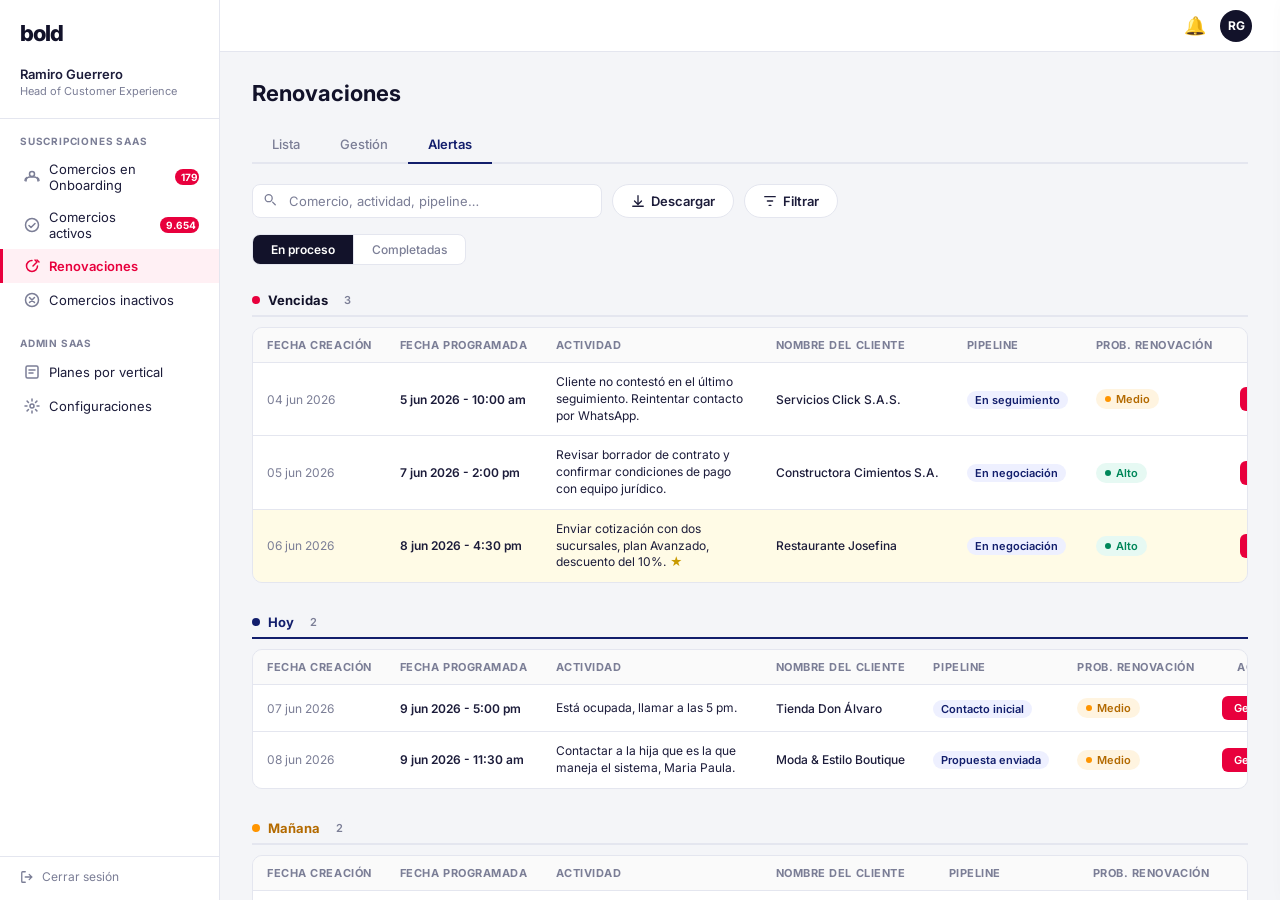
==== alertas.html @ 18aa1489 "renewals-vr5.0 Alertas de gestión. Separación archivos." ====
<!DOCTYPE html>
<html lang="es">
<head>
  <meta charset="UTF-8" />
  <meta name="viewport" content="width=device-width, initial-scale=1.0" />
  <title>Bold · Backoffice — Alertas</title>
  <link rel="preconnect" href="https://fonts.googleapis.com" />
  <link href="https://fonts.googleapis.com/css2?family=Inter:wght@400;500;600;700&display=swap" rel="stylesheet" />
  <link rel="stylesheet" href="shared.css" />
</head>
<body>

<aside>
  <div class="logo">bold</div>
  <div class="user-block">
    <div class="name">Ramiro Guerrero</div>
    <div class="role">Head of Customer Experience</div>
  </div>
  <nav>
    <div class="nav-section">
      <div class="nav-section-label">Suscripciones SaaS</div>
      <a class="nav-item" onclick="navigate(this)"><span class="nav-icon"><svg viewBox="0 0 16 16"><path d="M2 12c0-2.2 1.8-4 4-4h4c2.2 0 4 1.8 4 4"/><circle cx="8" cy="5" r="2.5"/><path d="M13 8.5c1.1.5 2 1.5 2 3"/><path d="M3 8.5C1.9 9 1 10 1 11.5"/></svg></span>Comercios en Onboarding<span class="badge">179</span></a>
      <a class="nav-item" onclick="navigate(this)"><span class="nav-icon"><svg viewBox="0 0 16 16"><circle cx="8" cy="8" r="6.5"/><path d="M5 8.5l2 2 4-4"/></svg></span>Comercios activos<span class="badge">9.654</span></a>
      <a class="nav-item active"><span class="nav-icon"><svg viewBox="0 0 16 16"><path d="M13.5 8A5.5 5.5 0 1 1 8 2.5"/><path d="M11 2l2 2-4 4"/><path d="M13 2l2 2"/></svg></span>Renovaciones</a>
      <a class="nav-item" onclick="navigate(this)"><span class="nav-icon"><svg viewBox="0 0 16 16"><circle cx="8" cy="8" r="6.5"/><path d="M5.5 5.5l5 5M10.5 5.5l-5 5"/></svg></span>Comercios inactivos</a>
    </div>
    <div class="nav-section">
      <div class="nav-section-label">Admin SaaS</div>
      <a class="nav-item" onclick="navigate(this)"><span class="nav-icon"><svg viewBox="0 0 16 16"><rect x="2" y="2" width="12" height="12" rx="1.5"/><path d="M5 6h6M5 9h4"/></svg></span>Planes por vertical</a>
      <a class="nav-item" onclick="navigate(this)"><span class="nav-icon"><svg viewBox="0 0 16 16"><circle cx="8" cy="8" r="2"/><path d="M8 1v2M8 13v2M1 8h2M13 8h2M3.1 3.1l1.4 1.4M11.5 11.5l1.4 1.4M3.1 12.9l1.4-1.4M11.5 4.5l1.4-1.4"/></svg></span>Configuraciones</a>
    </div>
  </nav>
  <div class="nav-logout"><a><svg style="width:14px;height:14px;stroke:currentColor;fill:none;stroke-width:1.5;stroke-linecap:round;flex-shrink:0" viewBox="0 0 16 16"><path d="M6 2H3a1 1 0 0 0-1 1v10a1 1 0 0 0 1 1h3M10.5 11l3-3-3-3M13.5 8H6"/></svg> Cerrar sesión</a></div>
</aside>

<main>
  <header>
    <span class="topbar-icon">🔔</span>
    <div class="avatar">RG</div>
  </header>

  <div class="page" id="page-empty" style="display:none;align-items:center;justify-content:center;">
    <div style="text-align:center;color:var(--gray-text);max-width:340px;">
      <svg style="width:48px;height:48px;stroke:currentColor;fill:none;stroke-width:1.2;opacity:0.35;margin-bottom:16px" viewBox="0 0 48 48"><rect x="8" y="8" width="32" height="32" rx="4"/><path d="M16 24h16M16 32h10"/><path d="M20 8v8M28 8v8"/></svg>
      <div style="font-size:15px;font-weight:600;color:var(--text);margin-bottom:6px">Esta pantalla aún está en proceso de diseño</div>
      <div style="font-size:13px;line-height:1.6">El equipo está trabajando en ella. Pronto estará disponible.</div>
    </div>
  </div>

  <div class="page" id="page-alertas">
    <div class="page-title">Renovaciones</div>

    <div class="tabs">
      <a class="tab" href="index.html">Lista</a>
      <a class="tab" href="gestion.html">Gestión</a>
      <a class="tab active" href="alertas.html">Alertas</a>
    </div>

    <!-- Toolbar -->
    <div class="toolbar">
      <div class="search-wrap">
        <span class="search-icon"><svg viewBox="0 0 16 16" fill="none" stroke="currentColor" stroke-width="1.5" stroke-linecap="round" stroke-linejoin="round" style="width:14px;height:14px"><circle cx="6.5" cy="6.5" r="4"/><path d="M11 11l3 3"/></svg></span>
        <input type="text" placeholder="Comercio, actividad, pipeline…" oninput="filterAlertas(this.value)" />
      </div>
      <button class="btn btn-outline" onclick="openDownloadModal()">
        <svg viewBox="0 0 16 16" fill="none" stroke="currentColor" stroke-width="1.5" stroke-linecap="round" stroke-linejoin="round" style="width:14px;height:14px"><path d="M8 2v9M4 8l4 4 4-4M2 14h12"/></svg> Descargar
      </button>
      <button class="btn btn-outline" onclick="openDrawer()">
        <svg viewBox="0 0 16 16" fill="none" stroke="currentColor" stroke-width="1.5" stroke-linecap="round" stroke-linejoin="round" style="width:14px;height:14px"><path d="M2 3h12M5 8h6M7 13h2"/></svg> Filtrar
      </button>
    </div>

    <!-- Sub-tabs En proceso / Completadas -->
    <div class="status-segment" style="margin-bottom:20px">
      <button class="seg-btn active" onclick="setAlertaTab('proceso', this)">En proceso</button>
      <button class="seg-btn"        onclick="setAlertaTab('completadas', this)">Completadas</button>
    </div>

    <!-- En proceso -->
    <div id="subtab-proceso">
      <div id="section-vencidas"></div>
      <div id="section-hoy"></div>
      <div id="section-manana"></div>
      <div id="section-siguientes"></div>
    </div>

    <!-- Completadas -->
    <div id="subtab-completadas" style="display:none">
      <div id="section-completadas"></div>
      <!-- Paginación completadas -->
      <div class="pagination" id="completadas-pagination" style="display:none;border-top:none;padding-top:8px"></div>
    </div>

  </div>
</main>

<!-- Filter Drawer -->
<div class="drawer-backdrop" id="backdrop" onclick="handleBackdropClick()"></div>
<div class="drawer" id="drawer">
  <div class="drawer-header"><span class="drawer-title">Filtrar</span><button class="drawer-close" onclick="closeDrawer()">✕</button></div>
  <div class="drawer-body">
    <div class="filter-group"><label>Probabilidad de renovación</label><div class="select-wrap"><select><option value="">Seleccione</option><option>Alto</option><option>Medio</option><option>Bajo</option></select></div></div>
    <div class="filter-group"><label>Pipeline</label><div class="select-wrap"><select><option value="">Seleccione</option><option>Contacto inicial</option><option>En seguimiento</option><option>Propuesta enviada</option><option>En negociación</option><option>Decisión pendiente</option><option>En cierre</option></select></div></div>
    <div class="filter-group"><label>Fecha programada — Desde</label><input type="date" /></div>
    <div class="filter-group"><label>Fecha programada — Hasta</label><input type="date" /></div>
  </div>
  <div class="drawer-footer"><button class="btn-ghost">Limpiar filtros</button><button class="btn btn-primary" onclick="closeDrawer()">Filtrar</button></div>
</div>

<!-- Comment Drawer -->
<div class="comment-drawer" id="comment-drawer">
  <div class="comment-drawer-header">
    <div class="comment-drawer-title"><span id="comment-drawer-name">Comentarios</span><button class="drawer-close" onclick="closeComments()">✕</button></div>
    <div class="prob-select-row" style="padding-top:4px">
      <label class="importante-label" id="importante-label">
        <input type="checkbox" id="comment-importante" onchange="toggleImportante(this)" />
        <span class="importante-check"><svg viewBox="0 0 12 12" fill="none" stroke="#fff" stroke-width="2" stroke-linecap="round" stroke-linejoin="round"><path d="M2 6l3 3 5-5"/></svg></span>
        Importante
      </label>
      <div class="prob-select-right" style="flex-direction:column;align-items:flex-end;gap:4px">
        <span class="select-label" style="margin:0">Probabilidad de Renovación</span>
        <div style="display:flex;align-items:center;gap:6px">
          <button id="prob-inline-btn" onclick="openProbModal()" style="border:none;cursor:pointer;padding:5px 12px;border-radius:20px;font-family:inherit;font-size:12px;font-weight:600;transition:opacity 0.15s" onmouseenter="this.style.opacity='.8'" onmouseleave="this.style.opacity='1'"></button>
          <button class="prob-history-btn has-tip" data-tip="Historial de probabilidad" onclick="openProbHistory()"><svg viewBox="0 0 16 16" fill="none" stroke="currentColor" stroke-width="1.5" stroke-linecap="round"><path d="M2 8a6 6 0 1 0 6-6V4"/><path d="M8 2L6 4l2 2"/><path d="M8 6v3l2 1"/></svg></button>
        </div>
      </div>
    </div>
    <div style="display:flex;flex-direction:column;gap:0;margin-top:10px;padding-top:10px;border-top:1px solid var(--gray-line)">
      <div style="display:flex;align-items:center;gap:6px">
        <span style="font-size:11px;font-weight:600;color:var(--gray-text);white-space:nowrap">Estado de renovación:</span>
        <button id="estado-inline-btn" onclick="openEstadoModal()" style="border:none;background:none;cursor:pointer;padding:0;font-family:inherit;font-size:12px;font-weight:700"></button>
        <button class="prob-history-btn has-tip" data-tip="Historial de estado" onclick="openEstadoHistory()"><svg viewBox="0 0 16 16" fill="none" stroke="currentColor" stroke-width="1.5" stroke-linecap="round"><path d="M2 8a6 6 0 1 0 6-6V4"/><path d="M8 2L6 4l2 2"/><path d="M8 6v3l2 1"/></svg></button>
      </div>
    </div>
  </div>
  <div class="comment-list" id="comment-list"></div>
  <div class="comment-add">
    <textarea id="comment-input" placeholder="Escribe un comentario…"></textarea>
    <label style="display:flex;align-items:center;gap:6px;font-size:12px;font-weight:600;color:var(--text);cursor:pointer;margin-top:2px">
      <input type="checkbox" id="add-alerta-check" onchange="toggleAlertaRow(this)" style="accent-color:var(--blue)" />
      Añadir alerta
    </label>
    <div id="alerta-fields-row" style="display:none;gap:10px;align-items:flex-end;flex-wrap:wrap">
      <div style="display:flex;flex-direction:column;gap:4px">
        <label style="font-size:10px;font-weight:600;color:var(--gray-text)">Fecha</label>
        <input type="date" id="alerta-fecha" min="2026-06-09" style="padding:7px 10px;border:1px solid var(--gray-line);border-radius:8px;font-size:12px;font-family:inherit;color:var(--text);outline:none;cursor:pointer" />
      </div>
      <div style="display:flex;flex-direction:column;gap:4px">
        <label style="font-size:10px;font-weight:600;color:var(--gray-text)">Hora</label>
        <select id="alerta-hora" style="padding:7px 10px;border:1px solid var(--gray-line);border-radius:8px;font-size:12px;font-family:inherit;color:var(--text);background:var(--white);outline:none;cursor:pointer">
          <option>8:00 am</option><option>8:30 am</option><option>9:00 am</option><option>9:30 am</option>
          <option>10:00 am</option><option>10:30 am</option><option>11:00 am</option><option>11:30 am</option>
          <option>12:00 pm</option><option>12:30 pm</option><option>1:00 pm</option><option>1:30 pm</option>
          <option>2:00 pm</option><option>2:30 pm</option><option>3:00 pm</option><option>3:30 pm</option>
          <option>4:00 pm</option><option>4:30 pm</option><option>5:00 pm</option><option>5:30 pm</option>
          <option>6:00 pm</option><option>6:30 pm</option><option>7:00 pm</option><option>7:30 pm</option>
        </select>
      </div>
    </div>
    <div class="comment-add-footer">
      <button class="btn btn-outline" style="padding:6px 14px;font-size:12px" onclick="closeComments()">Cancelar</button>
      <button class="btn btn-primary" style="padding:6px 14px;font-size:12px" onclick="addComment()">Agregar</button>
    </div>
  </div>
</div>

<!-- Download Modal -->
<div class="center-modal-backdrop" id="download-modal" onclick="closeDownloadModal(event)">
  <div class="center-modal" style="max-width:400px">
    <div class="center-modal-header"><span class="center-modal-title">Descargar alertas</span><button class="drawer-close" onclick="closeDownloadModal()">✕</button></div>
    <div class="center-modal-body" style="gap:14px">
      <p style="font-size:13px;color:var(--gray-text);margin:0">Selecciona el rango de fechas programadas que deseas exportar.</p>
      <div style="display:grid;grid-template-columns:1fr 1fr;gap:12px">
        <div style="display:flex;flex-direction:column;gap:6px"><label style="font-size:11px;font-weight:600;color:var(--gray-text)">Fecha desde</label><input type="date" id="download-desde" style="padding:9px 12px;border:1px solid var(--gray-line);border-radius:8px;font-size:13px;font-family:inherit;color:var(--text);outline:none;cursor:pointer" /></div>
        <div style="display:flex;flex-direction:column;gap:6px"><label style="font-size:11px;font-weight:600;color:var(--gray-text)">Fecha hasta</label><input type="date" id="download-hasta" style="padding:9px 12px;border:1px solid var(--gray-line);border-radius:8px;font-size:13px;font-family:inherit;color:var(--text);outline:none;cursor:pointer" /></div>
      </div>
      <p id="download-error" style="font-size:12px;color:var(--red);display:none;margin:0">Por favor selecciona ambas fechas para continuar.</p>
    </div>
    <div style="display:flex;justify-content:flex-end;gap:8px;padding:12px 20px;border-top:1px solid var(--gray-line)">
      <button class="btn btn-outline" style="padding:7px 16px;font-size:12px" onclick="closeDownloadModal()">Cancelar</button>
      <button class="btn btn-primary" style="padding:7px 16px;font-size:12px;display:flex;align-items:center;gap:6px" onclick="confirmDownload()"><svg viewBox="0 0 16 16" fill="none" stroke="currentColor" stroke-width="1.5" stroke-linecap="round" stroke-linejoin="round" style="width:13px;height:13px"><path d="M8 2v9M4 8l4 4 4-4M2 14h12"/></svg> Descargar</button>
    </div>
  </div>
</div>

<!-- Gestionar Modal -->
<div class="center-modal-backdrop" id="gestionar-modal" onclick="closeGestionarModal(event)">
  <div class="center-modal" style="width:520px;max-width:95vw">
    <div class="center-modal-header">
      <span class="center-modal-title" id="gestionar-title">Gestionar alerta</span>
      <button class="drawer-close" onclick="closeGestionarModal()">✕</button>
    </div>
    <div class="center-modal-body" style="gap:16px">

      <!-- Resumen del cliente -->
      <div class="gestionar-client-card">
        <div style="display:flex;align-items:center;justify-content:space-between;gap:8px">
          <span class="gestionar-client-name" id="g-nombre">—</span>
          <span id="g-prob-dot"></span>
        </div>
        <div style="display:grid;grid-template-columns:1fr 1fr;gap:8px;margin-top:4px">
          <div style="display:flex;flex-direction:column;gap:2px">
            <span style="font-size:10px;font-weight:600;color:var(--gray-text)">VALOR A PAGAR</span>
            <span style="font-size:13px;font-weight:600;color:var(--text)" id="g-valor">—</span>
          </div>
          <div style="display:flex;flex-direction:column;gap:2px">
            <span style="font-size:10px;font-weight:600;color:var(--gray-text)">ÚLTIMA TRANSACCIÓN</span>
            <span style="font-size:13px;color:var(--text)" id="g-ultima">—</span>
          </div>
          <div style="display:flex;flex-direction:column;gap:2px">
            <span style="font-size:10px;font-weight:600;color:var(--gray-text)">PIPELINE</span>
            <span style="font-size:13px;color:var(--text)" id="g-pipeline">—</span>
          </div>
          <div style="display:flex;flex-direction:column;gap:2px">
            <span style="font-size:10px;font-weight:600;color:var(--gray-text)">CLASIFICACIÓN</span>
            <span id="g-clasif">—</span>
          </div>
        </div>
        <div style="margin-top:4px">
          <span style="font-size:10px;font-weight:600;color:var(--gray-text)">PLAN </span>
          <span style="font-size:12px;color:var(--blue)" id="g-plan">—</span>
        </div>
      </div>

      <!-- Datos de la alerta -->
      <div style="background:var(--white);border:1px solid var(--gray-line);border-radius:10px;padding:14px 16px;display:flex;flex-direction:column;gap:10px">
        <div style="font-size:12px;font-weight:700;color:var(--blue);margin-bottom:2px">Actividad programada</div>
        <div style="font-size:13px;color:var(--text);line-height:1.5" id="g-actividad">—</div>
        <div style="display:grid;grid-template-columns:1fr 1fr;gap:8px">
          <div style="display:flex;flex-direction:column;gap:2px">
            <span style="font-size:10px;font-weight:600;color:var(--gray-text)">FECHA CREACIÓN</span>
            <span style="font-size:12px;color:var(--text)" id="g-fecha-creacion">—</span>
          </div>
          <div style="display:flex;flex-direction:column;gap:2px">
            <span style="font-size:10px;font-weight:600;color:var(--gray-text)">FECHA PROGRAMADA</span>
            <span style="font-size:12px;color:var(--text);font-weight:600" id="g-fecha-alerta">—</span>
          </div>
        </div>
      </div>

      <!-- Resultado -->
      <div style="display:flex;flex-direction:column;gap:8px">
        <span style="font-size:11px;font-weight:600;color:var(--gray-text)">RESULTADO</span>
        <div style="display:flex;gap:8px">
          <button class="gestionar-result-btn realizado" id="g-btn-realizado" onclick="selectResultado('realizado', this)">✓ Realizado</button>
          <button class="gestionar-result-btn cancelado" id="g-btn-cancelado" onclick="selectResultado('cancelado', this)">✕ Cancelado</button>
        </div>
      </div>

      <!-- Comentario -->
      <div style="display:flex;flex-direction:column;gap:6px">
        <span style="font-size:11px;font-weight:600;color:var(--gray-text)">COMENTARIO <span style="color:var(--red)">*</span></span>
        <textarea id="gestionar-comment" placeholder="Describe qué ocurrió en esta gestión…" style="width:100%;min-height:80px;resize:vertical;border:1px solid var(--gray-line);border-radius:8px;padding:10px 12px;font-family:inherit;font-size:13px;color:var(--text);outline:none"></textarea>
        <span id="gestionar-error" style="font-size:11px;color:var(--red);display:none">Por favor completa el resultado y el comentario.</span>
      </div>

    </div>
    <div style="display:flex;justify-content:space-between;align-items:center;gap:8px;padding:12px 20px;border-top:1px solid var(--gray-line)">
      <button class="btn btn-outline" style="padding:7px 16px;font-size:12px;display:flex;align-items:center;gap:6px" onclick="openDetail(activeAlertaClienteId)">
        <svg viewBox="0 0 16 16" fill="none" stroke="currentColor" stroke-width="1.5" stroke-linecap="round" stroke-linejoin="round" style="width:13px;height:13px"><path d="M8 3h6M8 8h6M8 13h6M2 3h2M2 8h2M2 13h2"/></svg>
        Ver ficha del comercio
      </button>
      <div style="display:flex;gap:8px">
        <button class="btn btn-outline" style="padding:7px 16px;font-size:12px" onclick="closeGestionarModal()">Cancelar</button>
        <button class="btn btn-primary" style="padding:7px 16px;font-size:12px" onclick="confirmGestionar()">Confirmar</button>
      </div>
    </div>
  </div>
</div>

<!-- Prob Modal -->
<div class="center-modal-backdrop" id="prob-modal" onclick="closeProbModal(event)">
  <div class="center-modal" style="max-width:420px">
    <div class="center-modal-header"><span class="center-modal-title">Cambiar probabilidad de renovación</span><button class="drawer-close" onclick="closeProbModal()">✕</button></div>
    <div class="center-modal-body" style="gap:16px">
      <div style="display:flex;gap:8px">
        <button class="prob-opt-btn alto"  id="popt-alto"  onclick="selectProbOpt('Alto',this)">● Alto</button>
        <button class="prob-opt-btn medio" id="popt-medio" onclick="selectProbOpt('Medio',this)">● Medio</button>
        <button class="prob-opt-btn bajo"  id="popt-bajo"  onclick="selectProbOpt('Bajo',this)">● Bajo</button>
      </div>
      <textarea id="prob-comment-input" placeholder="Agrega un comentario sobre este cambio de probabilidad…" style="width:100%;min-height:80px;resize:vertical;border:1px solid var(--gray-line);border-radius:8px;padding:10px 12px;font-family:inherit;font-size:13px;color:var(--text);outline:none"></textarea>
    </div>
    <div style="display:flex;justify-content:flex-end;gap:8px;padding:12px 20px;border-top:1px solid var(--gray-line)">
      <button class="btn btn-outline" style="padding:7px 16px;font-size:12px" onclick="closeProbModal()">Cancelar</button>
      <button class="btn btn-primary" style="padding:7px 16px;font-size:12px" onclick="confirmProb()">Confirmar</button>
    </div>
  </div>
</div>

<!-- Prob History Modal -->
<div class="center-modal-backdrop" id="prob-history-modal" onclick="closeProbHistory(event)">
  <div class="center-modal"><div class="center-modal-header"><span class="center-modal-title">Historial de probabilidad</span><button class="drawer-close" onclick="closeProbHistory()">✕</button></div><div class="center-modal-body" id="prob-history-body"></div></div>
</div>

<!-- Estado Modal -->
<div class="center-modal-backdrop" id="estado-modal" onclick="closeEstadoModal(event)">
  <div class="center-modal" style="max-width:420px">
    <div class="center-modal-header"><span class="center-modal-title">Cambiar estado de renovación</span><button class="drawer-close" onclick="closeEstadoModal()">✕</button></div>
    <div class="center-modal-body" style="gap:16px">
      <div style="display:flex;gap:8px">
        <button class="estado-opt-btn active" id="opt-proceso" onclick="selectEstadoOpt('proceso',this)">En proceso</button>
        <button class="estado-opt-btn ganado"  id="opt-ganado"  onclick="selectEstadoOpt('ganado',this)">Ganado</button>
        <button class="estado-opt-btn perdido" id="opt-perdido" onclick="selectEstadoOpt('perdido',this)">Perdido</button>
      </div>
      <div id="pipeline-row" style="display:none;flex-direction:column;gap:6px"><label style="font-size:11px;font-weight:600;color:var(--gray-text)">Pipeline</label><div class="select-wrap"><select id="pipeline-select" style="width:100%;padding:9px 12px;border:1px solid var(--gray-line);border-radius:8px;font-size:13px;font-family:inherit;color:var(--text);background:var(--white);appearance:none;outline:none;cursor:pointer"><option value="">Selecciona una etapa…</option><option>Contacto inicial</option><option>En seguimiento</option><option>Propuesta enviada</option><option>En negociación</option><option>Decisión pendiente</option><option>En cierre</option></select></div></div>
      <div id="motivo-row" style="display:none;flex-direction:column;gap:6px"><label style="font-size:11px;font-weight:600;color:var(--gray-text)">Motivo de pérdida</label><div class="select-wrap"><select id="motivo-select" style="width:100%;padding:9px 12px;border:1px solid var(--gray-line);border-radius:8px;font-size:13px;font-family:inherit;color:var(--text);background:var(--white);appearance:none;outline:none;cursor:pointer"><option value="">Selecciona un motivo…</option><option>Ilocalizable</option><option>Cambio de proveedor</option><option>Precio alto</option><option>Funcionalidad faltante</option><option>Cerré el negocio</option><option>Otro</option></select></div></div>
      <textarea id="estado-comment-input" placeholder="Agrega un comentario sobre este cambio de estado…" style="width:100%;min-height:80px;resize:vertical;border:1px solid var(--gray-line);border-radius:8px;padding:10px 12px;font-family:inherit;font-size:13px;color:var(--text);outline:none"></textarea>
    </div>
    <div style="display:flex;justify-content:flex-end;gap:8px;padding:12px 20px;border-top:1px solid var(--gray-line)">
      <button class="btn btn-outline" style="padding:7px 16px;font-size:12px" onclick="closeEstadoModal()">Cancelar</button>
      <button class="btn btn-primary" style="padding:7px 16px;font-size:12px" onclick="confirmEstado()">Confirmar</button>
    </div>
  </div>
</div>

<!-- Estado History Modal -->
<div class="center-modal-backdrop" id="estado-history-modal" onclick="closeEstadoHistory(event)">
  <div class="center-modal"><div class="center-modal-header"><span class="center-modal-title">Historial de estado</span><button class="drawer-close" onclick="closeEstadoHistory()">✕</button></div><div class="center-modal-body" id="estado-history-body"></div></div>
</div>

<script src="shared.js"></script>
<script>
  /* ── DATOS DE ALERTAS ── */
  const ALERTS = [
    { id:'A001', fechaCreacion:'04 jun 2026', horaCreacion:'3:15 pm',  fechaAlerta:'2026-06-05', hora:'10:00 am', clienteId:'390', prob:'Medio', pipeline:'En seguimiento',    actividad:'Cliente no contestó en el último seguimiento. Reintentar contacto por WhatsApp.',       estado:'pendiente' },
    { id:'A002', fechaCreacion:'05 jun 2026', horaCreacion:'9:30 am',  fechaAlerta:'2026-06-07', hora:'2:00 pm',  clienteId:'659', prob:'Alto',  pipeline:'En negociación',    actividad:'Revisar borrador de contrato y confirmar condiciones de pago con equipo jurídico.',     estado:'pendiente' },
    { id:'A003', fechaCreacion:'06 jun 2026', horaCreacion:'11:00 am', fechaAlerta:'2026-06-08', hora:'4:30 pm',  clienteId:'345', prob:'Alto',  pipeline:'En negociación',    actividad:'Enviar cotización con dos sucursales, plan Avanzado, descuento del 10%.',                estado:'pendiente' },
    { id:'A004', fechaCreacion:'07 jun 2026', horaCreacion:'8:45 am',  fechaAlerta:'2026-06-09', hora:'5:00 pm',  clienteId:'512', prob:'Medio', pipeline:'Contacto inicial',  actividad:'Está ocupada, llamar a las 5 pm.',                                                         estado:'pendiente' },
    { id:'A005', fechaCreacion:'08 jun 2026', horaCreacion:'2:00 pm',  fechaAlerta:'2026-06-09', hora:'11:30 am', clienteId:'477', prob:'Medio', pipeline:'Propuesta enviada', actividad:'Contactar a la hija que es la que maneja el sistema, Maria Paula.',                     estado:'pendiente' },
    { id:'A006', fechaCreacion:'06 jun 2026', horaCreacion:'10:20 am', fechaAlerta:'2026-06-10', hora:'9:00 am',  clienteId:'774', prob:'Alto',  pipeline:'Propuesta enviada', actividad:'Seguimiento post-propuesta. Confirmar recepción del documento y resolver dudas.',        estado:'pendiente' },
    { id:'A007', fechaCreacion:'08 jun 2026', horaCreacion:'4:00 pm',  fechaAlerta:'2026-06-10', hora:'3:30 pm',  clienteId:'741', prob:'Medio', pipeline:'En negociación',    actividad:'Llamar para resolver dudas sobre facturación electrónica y módulo de reportes.',         estado:'pendiente' },
    { id:'A008', fechaCreacion:'07 jun 2026', horaCreacion:'9:00 am',  fechaAlerta:'2026-06-11', hora:'10:00 am', clienteId:'965', prob:'Alto',  pipeline:'En cierre',         actividad:'Llamada de seguimiento para resolver dudas sobre el plan Premium. Confirmar fecha firma.',estado:'pendiente' },
    { id:'A009', fechaCreacion:'08 jun 2026', horaCreacion:'3:30 pm',  fechaAlerta:'2026-06-12', hora:'2:00 pm',  clienteId:'544', prob:'Alto',  pipeline:'Propuesta enviada', actividad:'Enviar comparativo de planes por correo con simulación de ahorro anual.',                estado:'pendiente' },
    { id:'A010', fechaCreacion:'09 jun 2026', horaCreacion:'8:00 am',  fechaAlerta:'2026-06-15', hora:'9:30 am',  clienteId:'165', prob:'Alto',  pipeline:'Decisión pendiente',actividad:'Agendar visita presencial para demo del sistema con el rector y equipo financiero.',    estado:'pendiente' },
    { id:'A011', fechaCreacion:'09 jun 2026', horaCreacion:'10:00 am', fechaAlerta:'2026-06-17', hora:'4:00 pm',  clienteId:'618', prob:'Medio', pipeline:'En negociación',    actividad:'Enviar propuesta de descuento por pronto pago aprobada por gerencia.',                   estado:'pendiente' },
    /* Completadas */
    { id:'A012', fechaCreacion:'01 jun 2026', horaCreacion:'9:00 am',  fechaAlerta:'2026-06-03', hora:'11:00 am', clienteId:'133', prob:'Alto',  pipeline:'En cierre',        actividad:'Confirmar renovación y enviar link de pago.',                                           estado:'realizado', comentarioFinal:'Cliente confirmó renovación. Envié el link de pago y pagó de inmediato.', fechaGestion:'03 jun 2026' },
    { id:'A013', fechaCreacion:'02 jun 2026', horaCreacion:'2:15 pm',  fechaAlerta:'2026-06-04', hora:'3:00 pm',  clienteId:'856', prob:'Bajo',  pipeline:'Contacto inicial', actividad:'Tercer intento de contacto telefónico.',                                                estado:'cancelado', comentarioFinal:'Número no existe. Cliente totalmente ilocalizable. Escalar para cierre.', fechaGestion:'04 jun 2026' },
    { id:'A014', fechaCreacion:'03 jun 2026', horaCreacion:'11:30 am', fechaAlerta:'2026-06-05', hora:'5:00 pm',  clienteId:'497', prob:'Alto',  pipeline:'En cierre',        actividad:'Llamada de confirmación antes del vencimiento.',                                        estado:'realizado', comentarioFinal:'Renovación confirmada telefónicamente. Pasó a ganado.', fechaGestion:'05 jun 2026' },
    { id:'A015', fechaCreacion:'04 jun 2026', horaCreacion:'3:45 pm',  fechaAlerta:'2026-06-06', hora:'10:30 am', clienteId:'309', prob:'Bajo',  pipeline:'En seguimiento',   actividad:'Última llamada antes de marcar como perdido.',                                          estado:'cancelado', comentarioFinal:'No respondió. Marcado como perdido por precio alto.', fechaGestion:'06 jun 2026' },
  ];

  const TODAY    = '2026-06-09';
  const TOMORROW = '2026-06-10';
  const PAGE_SIZE_COMPLETADAS = 10;

  let currentAlertaTab  = 'proceso';
  let activeAlertaId    = null;
  let activeAlertaClienteId = null;
  let selectedResultado = null;
  let searchQuery       = '';
  let completadasPage   = 1;

  function fmtDate(iso) {
    const [y,m,d] = iso.split('-');
    const meses = ['ene','feb','mar','abr','may','jun','jul','ago','sep','oct','nov','dic'];
    return `${parseInt(d)} ${meses[parseInt(m)-1]} ${y}`;
  }
  function fmtDateTime(iso, hora) { return `${fmtDate(iso)} - ${hora}`; }

  function getAlertSection(a) {
    if (a.fechaAlerta < TODAY)     return 'vencida';
    if (a.fechaAlerta === TODAY)   return 'hoy';
    if (a.fechaAlerta === TOMORROW) return 'manana';
    return 'siguiente';
  }

  const COMMENT_ICON_SVG = `<svg viewBox="0 0 16 16" fill="none" stroke="currentColor" stroke-width="1.5" stroke-linecap="round" stroke-linejoin="round" style="width:15px;height:15px"><path d="M14 10.5c0 .8-.7 1.5-1.5 1.5H4l-2.5 2.5V3.5C1.5 2.7 2.2 2 3 2h9.5c.8 0 1.5.7 1.5 1.5v7z"/></svg>`;

  function alertTableRows(list, completadas) {
    if (!list.length) {
      const cols = completadas ? 9 : 8;
      return `<tr><td colspan="${cols}" style="text-align:center;color:var(--gray-text);padding:20px">Sin alertas en esta sección.</td></tr>`;
    }
    return list.map(a => {
      const r = ROWS.find(x => x.id === a.clienteId) || {};
      const isImportante = !!r.importante;
      const rowBg  = isImportante ? 'background:#FFFBE6;' : '';
      const rowStyle = `style="${rowBg}${completadas ? 'cursor:pointer;' : 'cursor:default;'}"`;
      const probMap = { 'Alto':'chip-high','Medio':'chip-mid','Bajo':'chip-low' };
      const commentCount = r.comentarios ? r.comentarios.length : 0;
      const commentBtn = `<button class="card-comment-btn" onclick="event.stopPropagation();openComments('${a.clienteId}')" title="Comentarios" style="margin:0 auto;display:flex;align-items:center;gap:3px">
        ${COMMENT_ICON_SVG}${commentCount ? `<span style="font-size:10px;color:var(--blue);font-weight:600">${commentCount}</span>` : ''}
      </button>`;

      const rowClick = completadas ? `onclick="openDetail('${a.clienteId}')"` : '';
      const importanteStar = isImportante ? `<span style="color:#C89A00;margin-left:4px" title="Renovación marcada como importante">★</span>` : '';

      return `<tr ${rowStyle} ${rowClick}>
        <td class="muted">${a.fechaCreacion}</td>
        <td style="font-weight:600;color:var(--text);white-space:nowrap">${fmtDateTime(a.fechaAlerta, a.hora)}</td>
        <td class="alert-actividad">${a.actividad}${importanteStar}</td>
        <td style="font-weight:500">${r.nombre || '—'}</td>
        <td>${a.pipeline ? `<span style="font-size:11px;font-weight:600;color:var(--blue);background:#EEF0FF;border-radius:20px;padding:2px 8px;white-space:nowrap">${a.pipeline}</span>` : '<span class="muted">—</span>'}</td>
        ${!completadas ? `<td><span class="chip ${probMap[a.prob]}">${a.prob}</span></td>` : ''}
        ${completadas
          ? `<td><span class="result-tag ${a.estado}">${a.estado === 'realizado' ? '✓ Realizado' : '✕ Cancelado'}</span></td>
             <td style="font-size:12px;color:var(--gray-text);max-width:200px;white-space:normal;line-height:1.4">${a.comentarioFinal || '—'}</td>`
          : `<td style="text-align:center">
               <button class="btn btn-primary" style="padding:5px 12px;font-size:11px;border-radius:6px" onclick="openGestionar('${a.id}')">Gestionar</button>
             </td>`
        }
        <td style="text-align:center">${commentBtn}</td>
      </tr>`;
    }).join('');
  }

  function renderSection(containerId, label, dotClass, list, completadas) {
    const el = document.getElementById(containerId);
    if (!el) return;
    if (!completadas && !list.length) { el.innerHTML = ''; return; }

    /* Paginación solo en completadas */
    let pageList = list;
    let paginationHtml = '';
    if (completadas) {
      const total = list.length;
      const totalPages = Math.max(1, Math.ceil(total / PAGE_SIZE_COMPLETADAS));
      completadasPage = Math.min(completadasPage, totalPages);
      const start = (completadasPage - 1) * PAGE_SIZE_COMPLETADAS;
      pageList = list.slice(start, start + PAGE_SIZE_COMPLETADAS);
      const btns = Array.from({length: totalPages}, (_, i) => i + 1).map(p =>
        `<button class="page-btn ${p === completadasPage ? 'active' : ''}" onclick="goCompletadasPage(${p})">${p}</button>`
      ).join('');
      paginationHtml = `<div class="pagination" style="border-top:none;padding-top:8px">
        <button class="page-btn" ${completadasPage === 1 ? 'disabled' : ''} onclick="goCompletadasPage(${completadasPage - 1})">‹</button>
        ${btns}
        <button class="page-btn" ${completadasPage === totalPages ? 'disabled' : ''} onclick="goCompletadasPage(${completadasPage + 1})">›</button>
      </div>`;
    }

    const minWidth = completadas ? 1100 : 900;
    el.innerHTML = `
      <div class="alert-section">
        <div class="alert-section-header ${dotClass}">
          <span class="alert-dot ${dotClass}"></span>
          <span class="alert-section-title">${label}</span>
          <span class="alert-section-count">${list.length}</span>
        </div>
        <div class="table-wrap">
          <table class="alert-table" style="min-width:${minWidth}px">
            <thead>
              <tr>
                <th>Fecha creación</th>
                <th>Fecha programada</th>
                <th style="min-width:220px">Actividad</th>
                <th>Nombre del cliente</th>
                <th>Pipeline</th>
                ${!completadas ? '<th>Prob. renovación</th>' : ''}
                ${completadas
                  ? '<th>Resultado</th><th style="min-width:180px">Comentario de gestión</th>'
                  : '<th style="text-align:center">Acción</th>'
                }
                <th style="text-align:center;width:50px">Com.</th>
              </tr>
            </thead>
            <tbody>${alertTableRows(pageList, completadas)}</tbody>
          </table>
        </div>
        ${paginationHtml}
      </div>`;
  }

  function goCompletadasPage(p) {
    completadasPage = p;
    renderAlertas();
  }

  function getVisibleAlerts() {
    const q = searchQuery.toLowerCase();
    return ALERTS.filter(a => {
      if (!q) return true;
      const r = ROWS.find(x => x.id === a.clienteId) || {};
      return (r.nombre || '').toLowerCase().includes(q) ||
             a.actividad.toLowerCase().includes(q) ||
             (a.pipeline || '').toLowerCase().includes(q);
    });
  }

  function renderAlertas() {
    const all = getVisibleAlerts();
    if (currentAlertaTab === 'proceso') {
      const pending = all.filter(a => a.estado === 'pendiente');
      renderSection('section-vencidas',   'Vencidas',   'vencida',   pending.filter(a => getAlertSection(a) === 'vencida'));
      renderSection('section-hoy',        'Hoy',        'hoy',       pending.filter(a => getAlertSection(a) === 'hoy'));
      renderSection('section-manana',     'Mañana',     'manana',    pending.filter(a => getAlertSection(a) === 'manana'));
      renderSection('section-siguientes', 'Siguientes', 'siguiente', pending.filter(a => getAlertSection(a) === 'siguiente'));
    } else {
      const done = all.filter(a => a.estado !== 'pendiente');
      renderSection('section-completadas', 'Completadas', 'siguiente', done, true);
    }
  }

  function setAlertaTab(tab, btn) {
    currentAlertaTab = tab;
    completadasPage  = 1;
    document.querySelectorAll('.status-segment .seg-btn').forEach(b => b.classList.remove('active'));
    btn.classList.add('active');
    document.getElementById('subtab-proceso').style.display     = tab === 'proceso'     ? '' : 'none';
    document.getElementById('subtab-completadas').style.display = tab === 'completadas' ? '' : 'none';
    renderAlertas();
  }

  function filterAlertas(q) { searchQuery = q; completadasPage = 1; renderAlertas(); }

  /* ── GESTIONAR MODAL ── */
  function openGestionar(alertaId) {
    const a = ALERTS.find(x => x.id === alertaId);
    if (!a) return;
    const r = ROWS.find(x => x.id === a.clienteId) || {};
    activeAlertaId        = alertaId;
    activeAlertaClienteId = a.clienteId;
    selectedResultado = a.estado !== 'pendiente' ? a.estado : null;

    document.getElementById('gestionar-title').textContent      = r.nombre || 'Gestionar alerta';
    document.getElementById('g-nombre').textContent             = r.nombre || '—';
    document.getElementById('g-valor').textContent              = r.valor  || '—';
    document.getElementById('g-ultima').textContent             = r.diasUltima ? `hace ${r.diasUltima} día${r.diasUltima===1?'':'s'}` : '—';
    document.getElementById('g-pipeline').textContent           = a.pipeline || r.pipeline || '—';
    document.getElementById('g-plan').textContent               = r.plan || '—';
    document.getElementById('g-clasif').innerHTML               = r.clasif ? clasifChip(r.clasif) : '—';
    const pMap = { 'Alto':'chip-high','Medio':'chip-mid','Bajo':'chip-low' };
    document.getElementById('g-prob-dot').innerHTML             = `<span class="chip ${pMap[a.prob]}">${a.prob}</span>`;
    document.getElementById('g-actividad').textContent          = a.actividad;
    document.getElementById('g-fecha-creacion').textContent     = `${a.fechaCreacion} - ${a.horaCreacion}`;
    document.getElementById('g-fecha-alerta').textContent       = fmtDateTime(a.fechaAlerta, a.hora);
    document.getElementById('gestionar-comment').value          = a.comentarioFinal || '';
    document.getElementById('gestionar-error').style.display    = 'none';

    document.querySelectorAll('.gestionar-result-btn').forEach(b => b.classList.remove('active'));
    if (selectedResultado) document.getElementById('g-btn-' + selectedResultado).classList.add('active');

    document.getElementById('gestionar-modal').classList.add('open');
  }

  function closeGestionarModal(e) {
    if (e && e.target !== document.getElementById('gestionar-modal')) return;
    document.getElementById('gestionar-modal').classList.remove('open');
  }

  function selectResultado(val, btn) {
    selectedResultado = val;
    document.querySelectorAll('.gestionar-result-btn').forEach(b => b.classList.remove('active'));
    btn.classList.add('active');
  }

  function confirmGestionar() {
    const comentario = document.getElementById('gestionar-comment').value.trim();
    const errEl = document.getElementById('gestionar-error');
    if (!selectedResultado || !comentario) { errEl.style.display = 'block'; return; }
    errEl.style.display = 'none';
    const a = ALERTS.find(x => x.id === activeAlertaId);
    if (!a) return;
    a.estado          = selectedResultado;
    a.comentarioFinal = comentario;
    a.fechaGestion    = '09 jun 2026';
    document.getElementById('gestionar-modal').classList.remove('open');
    renderAlertas();
  }

  /* ── BACKDROP ── */
  function handleBackdropClick() {
    if (document.getElementById('comment-drawer')?.classList.contains('open')) {
      closeComments();
    } else {
      closeDrawer();
    }
  }

  function navigate(el) {
    document.querySelectorAll('.nav-item').forEach(n => n.classList.remove('active'));
    el.classList.add('active');
    document.getElementById('page-alertas').style.display = 'none';
    document.getElementById('page-empty').style.display   = 'flex';
  }

  renderAlertas();
</script>
</body>
</html>
---- shared.css ----
*, *::before, *::after { box-sizing: border-box; margin: 0; padding: 0; }
@keyframes spin { to { transform: rotate(360deg); } }

:root {
  --red:       #E8003D;
  --red-light: #FFE5ED;
  --navy:      #12122A;
  --blue:      #121E6C;
  --gray-bg:   #F4F5F8;
  --gray-line: #E4E6EF;
  --gray-text: #7B7E96;
  --text:      #1C1C3A;
  --white:     #FFFFFF;
  --green:     #00C48C;
  --orange:    #FF9500;
  --sidebar-w: 220px;
}

body {
  font-family: 'Inter', sans-serif;
  font-size: 13px;
  background: var(--gray-bg);
  color: var(--text);
  display: flex;
  height: 100vh;
  overflow: hidden;
}

/* ── SIDEBAR ── */
aside {
  width: var(--sidebar-w);
  min-width: var(--sidebar-w);
  background: var(--white);
  border-right: 1px solid var(--gray-line);
  display: flex;
  flex-direction: column;
  padding: 20px 0 16px;
  overflow-y: auto;
}
.logo { padding: 0 20px 20px; font-size: 22px; font-weight: 800; color: var(--navy); letter-spacing: -1px; }
.user-block { padding: 0 20px 20px; border-bottom: 1px solid var(--gray-line); }
.user-block .name { font-weight: 600; font-size: 13px; color: var(--text); }
.user-block .role { font-size: 11px; color: var(--gray-text); margin-top: 2px; }
.nav-section { padding: 16px 0 4px; }
.nav-section-label { font-size: 10px; font-weight: 700; letter-spacing: 0.08em; color: var(--gray-text); text-transform: uppercase; padding: 0 20px 6px; }
.nav-item {
  display: flex; align-items: center; gap: 8px;
  padding: 8px 20px; cursor: pointer; color: var(--text);
  font-size: 13px; font-weight: 400; text-decoration: none;
  border-left: 3px solid transparent; transition: background 0.15s;
}
.nav-item:hover { background: var(--gray-bg); }
.nav-item.active { background: #FFF0F4; border-left-color: var(--red); color: var(--red); font-weight: 600; }
.nav-item.active .nav-icon { color: var(--red); }
.nav-icon { width: 18px; height: 18px; flex-shrink: 0; color: var(--gray-text); display: flex; align-items: center; justify-content: center; }
.nav-icon svg { width: 16px; height: 16px; stroke: currentColor; fill: none; stroke-width: 1.5; stroke-linecap: round; stroke-linejoin: round; }
.badge { margin-left: auto; background: var(--red); color: #fff; font-size: 10px; font-weight: 700; padding: 2px 6px; border-radius: 10px; min-width: 20px; text-align: center; }
.nav-logout { margin-top: auto; padding: 12px 20px 0; border-top: 1px solid var(--gray-line); }
.nav-logout a { display: flex; align-items: center; gap: 8px; font-size: 12px; color: var(--gray-text); text-decoration: none; cursor: pointer; }
.nav-logout a:hover { color: var(--red); }

/* ── MAIN ── */
main { flex: 1; display: flex; flex-direction: column; overflow: hidden; }

/* ── TOPBAR ── */
header { background: var(--white); border-bottom: 1px solid var(--gray-line); height: 52px; display: flex; align-items: center; justify-content: flex-end; padding: 0 28px; gap: 14px; flex-shrink: 0; }
.topbar-icon { font-size: 18px; color: var(--gray-text); cursor: pointer; }
.avatar { width: 32px; height: 32px; border-radius: 50%; background: var(--navy); color: #fff; font-size: 12px; font-weight: 700; display: flex; align-items: center; justify-content: center; cursor: pointer; }

/* ── PAGE ── */
.page { flex: 1; overflow-y: auto; padding: 28px 32px; }
.page-title { font-size: 22px; font-weight: 700; color: var(--navy); margin-bottom: 20px; }

/* ── TABS ── */
.tabs { display: flex; border-bottom: 2px solid var(--gray-line); margin-bottom: 20px; gap: 0; }
.tab { padding: 10px 20px; font-size: 13px; font-weight: 500; color: var(--gray-text); cursor: pointer; border-bottom: 2px solid transparent; margin-bottom: -2px; transition: color 0.15s; text-decoration: none; display: block; }
.tab:hover { color: var(--text); }
.tab.active { color: var(--blue); border-bottom-color: var(--blue); font-weight: 600; }

/* ── TOOLBAR ── */
.toolbar { display: flex; align-items: center; gap: 10px; margin-bottom: 16px; }
.search-wrap { position: relative; width: 350px; flex-shrink: 0; }
.search-wrap input { width: 100%; padding: 8px 12px 8px 36px; border: 1px solid var(--gray-line); border-radius: 8px; font-size: 13px; font-family: inherit; background: var(--white); color: var(--text); outline: none; transition: border-color 0.15s; }
.search-wrap input:focus { border-color: var(--blue); }
.search-wrap input::placeholder { color: var(--gray-text); }
.search-icon { position: absolute; left: 11px; top: 50%; transform: translateY(-50%); color: var(--gray-text); font-size: 15px; pointer-events: none; }

.btn { display: inline-flex; align-items: center; gap: 6px; padding: 8px 18px; border-radius: 50px; font-size: 13px; font-weight: 600; font-family: inherit; cursor: pointer; border: none; transition: opacity 0.15s; }
.btn:hover { opacity: 0.88; }
.btn-primary { background: var(--red); color: #fff; }
.btn-outline { background: var(--white); color: var(--text); border: 1px solid var(--gray-line); }
.btn-ghost { background: none; border: none; color: var(--red); font-size: 13px; font-weight: 600; font-family: inherit; cursor: pointer; padding: 8px 4px; }
.btn-ghost:hover { opacity: 0.75; }

.records-count { font-size: 12px; color: var(--gray-text); margin-bottom: 12px; }
.records-count span { font-weight: 600; color: var(--text); }

/* ── TABLE ── */
.table-wrap { background: var(--white); border-radius: 10px; border: 1px solid var(--gray-line); overflow-x: auto; }
table { width: 100%; border-collapse: collapse; min-width: 1100px; }
thead th { padding: 10px 14px; text-align: left; font-size: 11px; font-weight: 700; text-transform: uppercase; letter-spacing: 0.05em; color: var(--gray-text); border-bottom: 1px solid var(--gray-line); white-space: nowrap; background: #FAFAFA; }
tbody tr { border-bottom: 1px solid var(--gray-line); transition: background 0.12s; cursor: pointer; }
tbody tr:last-child { border-bottom: none; }
tbody tr:hover { background: var(--gray-bg); }
tbody td { padding: 11px 14px; font-size: 12px; color: var(--text); white-space: nowrap; font-weight: 400; }
td.muted { color: var(--gray-text); }
td.right { text-align: right; }

/* ── CHIPS ── */
.chip { display: inline-flex; align-items: center; padding: 3px 9px; border-radius: 20px; font-size: 11px; font-weight: 600; white-space: nowrap; }
.chip::before { content: ''; width: 6px; height: 6px; border-radius: 50%; margin-right: 5px; }
.chip-high { background: #E6F9F3; color: #00875A; }
.chip-high::before { background: #00875A; }
.chip-mid { background: #FFF4E0; color: #B36A00; }
.chip-mid::before { background: #FF9500; }
.chip-low { background: #FFEBEE; color: #C0002A; }
.chip-low::before { background: var(--red); }
.chip-grande { background: #EEF0FF; color: #3D54FB; }
.chip-grande::before { background: #3D54FB; }
.chip-mediano { background: #FFF4E0; color: #B36A00; }
.chip-mediano::before { background: #FF9500; }
.chip-pequeno { background: #F4F5F8; color: #7B7E96; }
.chip-pequeno::before { background: #7B7E96; }

/* ── TAB EMPTY ── */
.tab-empty { display: flex; flex-direction: column; align-items: center; justify-content: center; padding: 80px 0; color: var(--gray-text); }
.tab-empty .icon { font-size: 40px; margin-bottom: 12px; opacity: 0.4; }
.tab-empty p { font-size: 14px; }

/* ── GESTIÓN CARDS ── */
.gestion-toolbar { display: flex; align-items: center; gap: 10px; margin-bottom: 16px; flex-wrap: wrap; }
.gestion-toolbar .search-wrap { width: 350px; max-width: 350px; }

.month-nav { display: flex; align-items: center; border: 1.5px solid var(--navy); border-radius: 10px; background: var(--white); overflow: hidden; }
.month-nav button { background: none; border: none; cursor: pointer; padding: 8px 16px; font-size: 20px; font-weight: 700; color: var(--navy); line-height: 1; transition: background 0.12s; }
.month-nav button:hover { background: var(--gray-bg); }
.month-nav span { padding: 8px 16px; font-size: 15px; font-weight: 700; color: var(--navy); border-left: 1.5px solid var(--navy); border-right: 1.5px solid var(--navy); white-space: nowrap; letter-spacing: -0.02em; }

.status-segment { display: flex; align-items: center; border: 1px solid var(--gray-line); border-radius: 8px; overflow: hidden; background: var(--white); margin-bottom: 16px; width: fit-content; }
.seg-btn { padding: 7px 18px; font-size: 12px; font-weight: 500; font-family: inherit; background: none; border: none; cursor: pointer; color: var(--gray-text); border-right: 1px solid var(--gray-line); transition: background 0.12s, color 0.12s; white-space: nowrap; }
.seg-btn:last-child { border-right: none; }
.seg-btn:hover { background: var(--gray-bg); color: var(--text); }
.seg-btn.active { background: var(--navy); color: #fff; font-weight: 600; }
.seg-btn.active.ganado { background: #00875A; }
.seg-btn.active.perdido { background: var(--red); }

.cards-grid { --card-min: 160px; display: grid; grid-template-columns: repeat(auto-fill, minmax(var(--card-min, 160px), 1fr)); gap: 10px; }

.renov-card { background: var(--white); border: 1px solid var(--gray-line); border-radius: 8px; padding: 11px 12px; cursor: pointer; transition: box-shadow 0.15s, border-color 0.15s; display: flex; flex-direction: column; gap: 7px; position: relative; }
.renov-card:hover { border-color: #b3bcf5; box-shadow: 0 4px 16px rgba(61,84,251,0.08); }
.renov-card.ganado { border-left: 3px solid #00875A; }
.renov-card.perdido { border-left: 3px solid var(--red); }
.renov-card.importante { background: #FFFBE6; border-color: #F0C040; }
.renov-card.importante:hover { border-color: #D4A000; box-shadow: 0 4px 16px rgba(240,192,64,0.18); }
.renov-card.validado { background: #F0FBF6; border-color: #A8DFC4; }
.renov-card.validado:hover { border-color: #5EBA96; box-shadow: 0 4px 16px rgba(0,196,140,0.12); }

.importante-label { font-size: 12px; font-weight: 600; color: var(--text); cursor: pointer; display: flex; align-items: center; gap: 7px; user-select: none; }
.importante-label input[type=checkbox] { display: none; }
.importante-check { width: 18px; height: 18px; border-radius: 5px; border: 1.5px solid var(--gray-line); background: var(--white); flex-shrink: 0; display: flex; align-items: center; justify-content: center; transition: background 0.15s, border-color 0.15s; }
.importante-check svg { width: 11px; height: 11px; display: none; }
.importante-label input:checked ~ .importante-check { background: #F0C040; border-color: #C89A00; }
.importante-label input:checked ~ .importante-check svg { display: block; }
.importante-star { font-size: 14px; color: #C89A00; display: none; }
.renov-card.importante .importante-star { display: inline; }

.card-header { display: flex; align-items: center; gap: 6px; }
.card-day { font-size: 19px; font-weight: 700; color: var(--navy); line-height: 1; }
.card-cal-x { width: 16px; height: 16px; flex-shrink: 0; color: var(--gray-text); opacity: 0.55; }
.card-name { font-size: 11px; font-weight: 600; color: var(--text); line-height: 1.3; display: -webkit-box; -webkit-line-clamp: 2; -webkit-box-orient: vertical; overflow: hidden; }
.card-divider { height: 1px; background: var(--gray-line); }
.card-meta { display: flex; flex-direction: column; gap: 4px; }
.card-row { display: flex; align-items: center; gap: 5px; font-size: 11px; color: var(--gray-text); }
.card-row strong { color: var(--text); font-weight: 500; }
.card-icon { width: 13px; height: 13px; flex-shrink: 0; opacity: 0.45; cursor: default; }
.card-plan { font-size: 10px; color: var(--blue); background: #EEF0FF; padding: 2px 7px; border-radius: 20px; font-weight: 500; white-space: nowrap; overflow: hidden; text-overflow: ellipsis; display: block; }
.card-chips { display: flex; gap: 4px; flex-wrap: wrap; }
.card-footer { display: flex; align-items: center; justify-content: space-between; margin-top: 2px; }
.card-fecha-gestion { font-size: 10px; color: var(--gray-text); }
.card-comment-btn { background: none; border: none; cursor: pointer; padding: 2px; color: var(--gray-text); display: flex; align-items: center; border-radius: 4px; transition: color 0.12s, background 0.12s; }
.card-comment-btn:hover { color: var(--blue); background: #EEF0FF; }
.card-comment-btn svg { width: 16px; height: 16px; }
.card-prob { display: inline-flex; align-items: center; gap: 4px; font-size: 10px; font-weight: 500; margin-left: auto; }
.dot { width: 6px; height: 6px; border-radius: 50%; flex-shrink: 0; }
.dot-high { background: #00875A; }
.dot-mid { background: #FF9500; }
.dot-low { background: var(--red); }

/* ── TOOLTIPS ── */
.has-tip { position: relative; cursor: default; }
.has-tip::after { content: attr(data-tip); position: absolute; bottom: calc(100% + 5px); left: 50%; transform: translateX(-50%); background: var(--navy); color: #fff; font-size: 10px; font-weight: 500; white-space: nowrap; padding: 3px 7px; border-radius: 4px; pointer-events: none; opacity: 0; transition: opacity 0.15s; z-index: 200; }
.has-tip:hover::after { opacity: 1; }

/* ── COMMENT DRAWER ── */
.comment-drawer { position: fixed; top: 0; right: -420px; bottom: 0; width: 400px; background: var(--white); z-index: 102; display: flex; flex-direction: column; transition: right 0.25s ease; box-shadow: -4px 0 24px rgba(0,0,0,0.12); }
.comment-drawer.open { right: 0; }
.comment-drawer-header { padding: 18px 20px 14px; border-bottom: 1px solid var(--gray-line); }
.comment-drawer-title { font-size: 15px; font-weight: 700; color: var(--navy); margin-bottom: 12px; display: flex; align-items: center; justify-content: space-between; }
.prob-select-row { display: flex; align-items: center; gap: 8px; margin-top: 4px; justify-content: space-between; }
.prob-select-right { display: flex; align-items: center; gap: 6px; }
.select-label { font-size: 11px; font-weight: 600; color: var(--gray-text); margin-bottom: 4px; display: block; }
.prob-history-btn { background: none; border: none; cursor: pointer; padding: 4px; color: var(--gray-text); border-radius: 4px; display: flex; align-items: center; transition: color 0.12s, background 0.12s; position: relative; }
.prob-history-btn:hover { color: var(--blue); background: #EEF0FF; }
.prob-history-btn svg { width: 15px; height: 15px; }
.prob-opt-btn { flex: 1; padding: 8px 10px; border-radius: 8px; border: 1.5px solid var(--gray-line); font-family: inherit; font-size: 12px; font-weight: 600; cursor: pointer; background: var(--white); color: var(--gray-text); transition: all 0.15s; }
.prob-opt-btn.alto.active { border-color: #00875A; background: #D4F1E7; color: #00623D; }
.prob-opt-btn.medio.active { border-color: #CC7700; background: #FFF0CC; color: #8A5A00; }
.prob-opt-btn.bajo.active { border-color: var(--red); background: var(--red-light); color: var(--red); }
.estado-opt-btn { flex: 1; padding: 8px 10px; border-radius: 8px; border: 1.5px solid var(--gray-line); font-family: inherit; font-size: 12px; font-weight: 600; cursor: pointer; background: var(--white); color: var(--gray-text); transition: all 0.15s; }
.estado-opt-btn.active { border-color: var(--blue); background: #EEF0FF; color: var(--blue); }
.estado-opt-btn.ganado.active { border-color: #00875A; background: #E6F7F2; color: #00875A; }
.estado-opt-btn.perdido.active { border-color: var(--red); background: var(--red-light); color: var(--red); }
.estado-history-item { display: flex; align-items: flex-start; gap: 10px; padding: 10px 0; border-bottom: 1px solid var(--gray-line); }
.estado-history-item:last-child { border-bottom: none; }
.estado-tag { font-size: 11px; font-weight: 600; padding: 2px 8px; border-radius: 50px; white-space: nowrap; }
.estado-tag.proceso { background: #EEF0FF; color: var(--blue); }
.estado-tag.ganado { background: #E6F7F2; color: #00875A; }
.estado-tag.perdido { background: var(--red-light); color: var(--red); }
.estado-history-comment { font-size: 12px; color: var(--gray-text); margin-top: 3px; }
.comment-list { flex: 1; overflow-y: auto; padding: 16px 20px; display: flex; flex-direction: column; gap: 14px; }
.comment-item { display: flex; flex-direction: column; gap: 4px; }
.comment-meta { display: flex; align-items: center; gap: 8px; }
.comment-avatar { width: 28px; height: 28px; border-radius: 50%; background: var(--navy); color: #fff; font-size: 10px; font-weight: 700; display: flex; align-items: center; justify-content: center; flex-shrink: 0; }
.comment-author { font-size: 12px; font-weight: 600; color: var(--text); }
.comment-date { font-size: 11px; color: var(--gray-text); margin-left: auto; }
.comment-text { font-size: 12px; color: var(--text); line-height: 1.5; background: var(--gray-bg); border-radius: 0 8px 8px 8px; padding: 8px 10px; margin-left: 36px; }
.comment-add { padding: 14px 20px; border-top: 1px solid var(--gray-line); display: flex; flex-direction: column; gap: 8px; }
.comment-add textarea { width: 100%; padding: 9px 12px; border: 1px solid var(--gray-line); border-radius: 8px; font-size: 13px; font-family: inherit; resize: none; height: 72px; outline: none; color: var(--text); }
.comment-add textarea:focus { border-color: var(--blue); }
.comment-add-footer { display: flex; justify-content: flex-end; gap: 8px; }

/* ── MODALS ── */
.center-modal-backdrop { display: none; position: fixed; inset: 0; background: rgba(18,18,42,0.5); z-index: 200; align-items: center; justify-content: center; }
.center-modal-backdrop.open { display: flex; }
.center-modal { background: var(--white); border-radius: 12px; width: 420px; max-width: 90vw; box-shadow: 0 8px 40px rgba(0,0,0,0.18); display: flex; flex-direction: column; overflow: hidden; max-height: 80vh; }
.center-modal-header { padding: 18px 20px 14px; border-bottom: 1px solid var(--gray-line); display: flex; align-items: center; justify-content: space-between; }
.center-modal-title { font-size: 15px; font-weight: 700; color: var(--navy); }
.center-modal-body { overflow-y: auto; padding: 16px 20px; display: flex; flex-direction: column; gap: 12px; }
.prob-history-item { display: flex; align-items: center; gap: 10px; padding: 10px 12px; background: var(--gray-bg); border-radius: 8px; }
.prob-history-avatar { width: 28px; height: 28px; border-radius: 50%; background: var(--navy); color: #fff; font-size: 10px; font-weight: 700; display: flex; align-items: center; justify-content: center; flex-shrink: 0; }
.prob-history-info { flex: 1; }
.prob-history-name { font-size: 12px; font-weight: 600; color: var(--text); }
.prob-history-date { font-size: 11px; color: var(--gray-text); }
.prob-tag { font-size: 11px; font-weight: 600; padding: 3px 9px; border-radius: 20px; }
.prob-tag.alto { background: #D4F1E7; color: #00623D; }
.prob-tag.medio { background: #FFF0CC; color: #8A5A00; }
.prob-tag.bajo { background: #FFE0E8; color: #A30028; }

/* ── DRAWER / FILTER ── */
.drawer-backdrop { display: none; position: fixed; inset: 0; background: rgba(18,18,42,0.45); z-index: 100; }
.drawer-backdrop.open { display: block; }
.drawer { position: fixed; top: 0; right: -400px; bottom: 0; width: 360px; background: var(--white); z-index: 101; display: flex; flex-direction: column; transition: right 0.25s ease; box-shadow: -4px 0 24px rgba(0,0,0,0.1); }
.drawer.open { right: 0; }
.drawer-header { display: flex; align-items: center; justify-content: space-between; padding: 20px 24px; border-bottom: 1px solid var(--gray-line); }
.drawer-title { font-size: 16px; font-weight: 700; color: var(--navy); }
.drawer-close { cursor: pointer; font-size: 20px; color: var(--gray-text); background: none; border: none; line-height: 1; }
.drawer-close:hover { color: var(--text); }
.drawer-body { flex: 1; overflow-y: auto; padding: 20px 24px; display: flex; flex-direction: column; gap: 18px; }
.filter-group label { display: block; font-size: 12px; font-weight: 600; color: var(--text); margin-bottom: 6px; }
.filter-group select, .filter-group input { width: 100%; padding: 9px 12px; border: 1px solid var(--gray-line); border-radius: 8px; font-size: 13px; font-family: inherit; color: var(--text); background: var(--white); appearance: none; outline: none; cursor: pointer; }
.filter-group select:focus, .filter-group input:focus { border-color: var(--blue); }
.select-wrap { position: relative; }
.select-wrap::after { content: '▾'; position: absolute; right: 12px; top: 50%; transform: translateY(-50%); pointer-events: none; color: var(--gray-text); font-size: 12px; }
.drawer-footer { padding: 16px 24px; border-top: 1px solid var(--gray-line); display: flex; align-items: center; justify-content: flex-end; gap: 12px; }

/* ── SORT ── */
.sort-wrap { position: relative; }
.sort-menu { display: none; position: absolute; top: calc(100% + 6px); left: 0; background: var(--white); border: 1px solid var(--gray-line); border-radius: 8px; box-shadow: 0 4px 16px rgba(0,0,0,0.1); z-index: 50; min-width: 200px; overflow: hidden; }
.sort-menu.open { display: block; }
.sort-option { padding: 10px 16px; font-size: 13px; cursor: pointer; color: var(--text); }
.sort-option:hover { background: var(--gray-bg); }

/* ── PAGINATION ── */
.pagination { display: flex; align-items: center; justify-content: flex-end; gap: 6px; padding: 14px 16px; border-top: 1px solid var(--gray-line); }
.page-btn { width: 30px; height: 30px; border-radius: 6px; border: 1px solid var(--gray-line); background: var(--white); font-size: 12px; font-weight: 500; font-family: inherit; color: var(--text); cursor: pointer; display: flex; align-items: center; justify-content: center; transition: all 0.12s; }
.page-btn:hover { border-color: var(--blue); color: var(--blue); }
.page-btn.active { background: var(--blue); border-color: var(--blue); color: #fff; }
.page-btn:disabled { opacity: 0.4; cursor: default; }

/* ── DETAIL ── */
.breadcrumb { display: flex; align-items: center; gap: 6px; font-size: 12px; color: var(--gray-text); margin-bottom: 12px; }
.breadcrumb a { color: var(--gray-text); text-decoration: none; cursor: pointer; }
.breadcrumb a:hover { color: var(--blue); }
.detail-header { display: flex; align-items: center; justify-content: space-between; margin-bottom: 6px; }
.detail-title-row { display: flex; align-items: center; gap: 10px; }
.back-btn { background: none; border: none; cursor: pointer; padding: 4px 6px 4px 0; color: var(--text); font-size: 18px; line-height: 1; transition: color 0.12s; }
.back-btn:hover { color: var(--blue); }
.detail-name { font-size: 22px; font-weight: 700; color: var(--navy); }
.detail-meta { font-size: 13px; color: var(--text); margin-bottom: 16px; }
.detail-meta strong { font-weight: 600; }
.detail-kv-row { display: flex; gap: 40px; flex-wrap: wrap; font-size: 13px; margin-bottom: 12px; }
.detail-kv { display: flex; flex-direction: column; gap: 2px; }
.detail-kv .kv-label { font-size: 12px; color: var(--gray-text); }
.detail-kv .kv-val { font-size: 13px; color: var(--text); }
.detail-card { background: var(--white); border: 1px solid var(--gray-line); border-radius: 10px; padding: 20px 24px; margin-bottom: 14px; }
.detail-section-title { font-size: 14px; font-weight: 700; color: var(--blue); margin-bottom: 16px; }
.detail-grid { display: grid; grid-template-columns: repeat(3, 1fr); gap: 16px 24px; }
.detail-field { display: flex; flex-direction: column; gap: 3px; }
.detail-field .f-label { font-size: 12px; font-weight: 600; color: var(--blue); }
.detail-field .f-val { font-size: 13px; color: var(--text); }

/* ── CONFIG ── */
.config-page { display: none; flex-direction: column; padding: 28px 32px; overflow-y: auto; flex: 1; }

/* ── ALERTAS ── */
.alert-section { margin-bottom: 24px; }
.alert-section-header { display: flex; align-items: center; gap: 8px; margin-bottom: 10px; padding: 6px 0; border-bottom: 2px solid var(--gray-line); }
.alert-section-title { font-size: 13px; font-weight: 700; color: var(--navy); }
.alert-section-count { font-size: 11px; font-weight: 600; background: var(--gray-bg); color: var(--gray-text); border-radius: 20px; padding: 2px 8px; }
.alert-section-header.vencidas .alert-section-title { color: var(--red); }
.alert-section-header.vencidas { border-bottom-color: var(--red); }
.alert-section-header.hoy .alert-section-title { color: var(--blue); }
.alert-section-header.hoy { border-bottom-color: var(--blue); }
.alert-section-header.manana .alert-section-title { color: #B36A00; }
.alert-dot { width: 8px; height: 8px; border-radius: 50%; flex-shrink: 0; }
.alert-dot.vencida { background: var(--red); }
.alert-dot.hoy { background: var(--blue); }
.alert-dot.manana { background: #FF9500; }
.alert-dot.siguiente { background: var(--gray-text); }
.alert-table { min-width: 900px; }
.alert-actividad { max-width: 280px; white-space: normal; line-height: 1.4; }
.gestionar-result-btn { flex: 1; padding: 10px 12px; border-radius: 8px; border: 1.5px solid var(--gray-line); font-family: inherit; font-size: 13px; font-weight: 600; cursor: pointer; background: var(--white); color: var(--gray-text); transition: all 0.15s; }
.gestionar-result-btn.realizado.active { border-color: #00875A; background: #E6F7F2; color: #00875A; }
.gestionar-result-btn.cancelado.active { border-color: var(--red); background: var(--red-light); color: var(--red); }
.result-tag { font-size: 11px; font-weight: 600; padding: 2px 8px; border-radius: 20px; white-space: nowrap; }
.result-tag.realizado { background: #E6F7F2; color: #00875A; }
.result-tag.cancelado { background: var(--red-light); color: var(--red); }
.gestionar-client-card { background: var(--gray-bg); border-radius: 10px; padding: 14px 16px; display: flex; flex-direction: column; gap: 8px; }
.gestionar-client-name { font-size: 14px; font-weight: 700; color: var(--navy); }
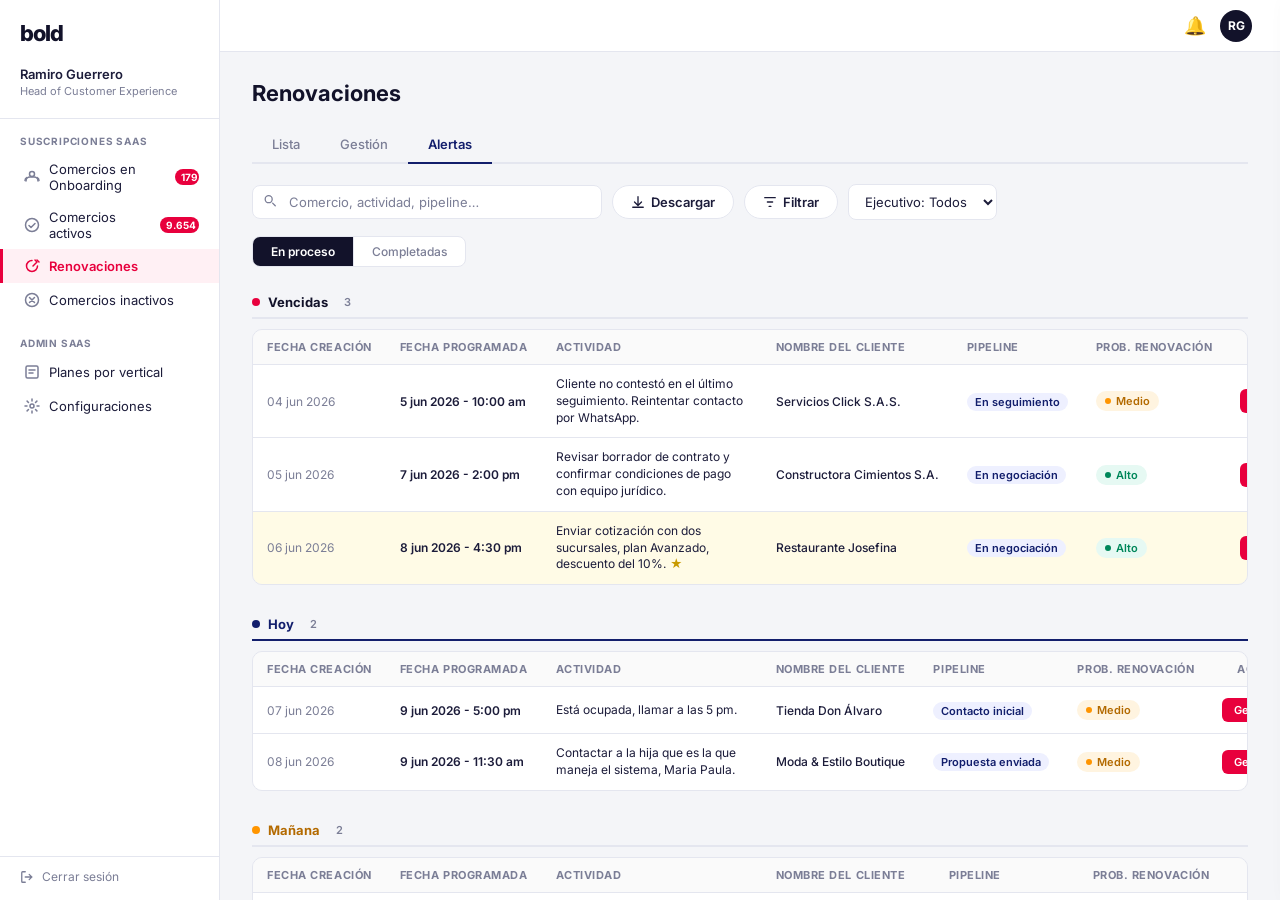
==== commit af0af02a: "renewals-vr5.1 Comercial asignado. Cambios menores." ====
--- a/alertas.html
+++ b/alertas.html
@@ -21,13 +21,13 @@
       <div class="nav-section-label">Suscripciones SaaS</div>
       <a class="nav-item" onclick="navigate(this)"><span class="nav-icon"><svg viewBox="0 0 16 16"><path d="M2 12c0-2.2 1.8-4 4-4h4c2.2 0 4 1.8 4 4"/><circle cx="8" cy="5" r="2.5"/><path d="M13 8.5c1.1.5 2 1.5 2 3"/><path d="M3 8.5C1.9 9 1 10 1 11.5"/></svg></span>Comercios en Onboarding<span class="badge">179</span></a>
       <a class="nav-item" onclick="navigate(this)"><span class="nav-icon"><svg viewBox="0 0 16 16"><circle cx="8" cy="8" r="6.5"/><path d="M5 8.5l2 2 4-4"/></svg></span>Comercios activos<span class="badge">9.654</span></a>
-      <a class="nav-item active"><span class="nav-icon"><svg viewBox="0 0 16 16"><path d="M13.5 8A5.5 5.5 0 1 1 8 2.5"/><path d="M11 2l2 2-4 4"/><path d="M13 2l2 2"/></svg></span>Renovaciones</a>
+      <a class="nav-item active" href="index.html"><span class="nav-icon"><svg viewBox="0 0 16 16"><path d="M13.5 8A5.5 5.5 0 1 1 8 2.5"/><path d="M11 2l2 2-4 4"/><path d="M13 2l2 2"/></svg></span>Renovaciones</a>
       <a class="nav-item" onclick="navigate(this)"><span class="nav-icon"><svg viewBox="0 0 16 16"><circle cx="8" cy="8" r="6.5"/><path d="M5.5 5.5l5 5M10.5 5.5l-5 5"/></svg></span>Comercios inactivos</a>
     </div>
     <div class="nav-section">
       <div class="nav-section-label">Admin SaaS</div>
       <a class="nav-item" onclick="navigate(this)"><span class="nav-icon"><svg viewBox="0 0 16 16"><rect x="2" y="2" width="12" height="12" rx="1.5"/><path d="M5 6h6M5 9h4"/></svg></span>Planes por vertical</a>
-      <a class="nav-item" onclick="navigate(this)"><span class="nav-icon"><svg viewBox="0 0 16 16"><circle cx="8" cy="8" r="2"/><path d="M8 1v2M8 13v2M1 8h2M13 8h2M3.1 3.1l1.4 1.4M11.5 11.5l1.4 1.4M3.1 12.9l1.4-1.4M11.5 4.5l1.4-1.4"/></svg></span>Configuraciones</a>
+      <a class="nav-item" href="configuraciones.html"><span class="nav-icon"><svg viewBox="0 0 16 16"><circle cx="8" cy="8" r="2"/><path d="M8 1v2M8 13v2M1 8h2M13 8h2M3.1 3.1l1.4 1.4M11.5 11.5l1.4 1.4M3.1 12.9l1.4-1.4M11.5 4.5l1.4-1.4"/></svg></span>Configuraciones</a>
     </div>
   </nav>
   <div class="nav-logout"><a><svg style="width:14px;height:14px;stroke:currentColor;fill:none;stroke-width:1.5;stroke-linecap:round;flex-shrink:0" viewBox="0 0 16 16"><path d="M6 2H3a1 1 0 0 0-1 1v10a1 1 0 0 0 1 1h3M10.5 11l3-3-3-3M13.5 8H6"/></svg> Cerrar sesión</a></div>
@@ -68,6 +68,15 @@
       <button class="btn btn-outline" onclick="openDrawer()">
         <svg viewBox="0 0 16 16" fill="none" stroke="currentColor" stroke-width="1.5" stroke-linecap="round" stroke-linejoin="round" style="width:14px;height:14px"><path d="M2 3h12M5 8h6M7 13h2"/></svg> Filtrar
       </button>
+      <select onchange="setEjecutivoFilter(this.value)" style="padding:8px 12px;border:1px solid var(--gray-line);border-radius:8px;font-size:13px;font-family:inherit;color:var(--text);background:var(--white);outline:none;cursor:pointer">
+        <option value="Todos">Ejecutivo: Todos</option>
+        <option value="Sin asignar">Sin asignar</option>
+        <option value="Ana García">Ana García</option>
+        <option value="Luis Pérez">Luis Pérez</option>
+        <option value="María Torres">María Torres</option>
+        <option value="Carlos Ríos">Carlos Ríos</option>
+        <option value="Ramiro Guerrero">Ramiro Guerrero</option>
+      </select>
     </div>
 
     <!-- Sub-tabs En proceso / Completadas -->
@@ -117,17 +126,23 @@
         <span class="importante-check"><svg viewBox="0 0 12 12" fill="none" stroke="#fff" stroke-width="2" stroke-linecap="round" stroke-linejoin="round"><path d="M2 6l3 3 5-5"/></svg></span>
         Importante
       </label>
-      <div class="prob-select-right" style="flex-direction:column;align-items:flex-end;gap:4px">
-        <span class="select-label" style="margin:0">Probabilidad de Renovación</span>
-        <div style="display:flex;align-items:center;gap:6px">
-          <button id="prob-inline-btn" onclick="openProbModal()" style="border:none;cursor:pointer;padding:5px 12px;border-radius:20px;font-family:inherit;font-size:12px;font-weight:600;transition:opacity 0.15s" onmouseenter="this.style.opacity='.8'" onmouseleave="this.style.opacity='1'"></button>
-          <button class="prob-history-btn has-tip" data-tip="Historial de probabilidad" onclick="openProbHistory()"><svg viewBox="0 0 16 16" fill="none" stroke="currentColor" stroke-width="1.5" stroke-linecap="round"><path d="M2 8a6 6 0 1 0 6-6V4"/><path d="M8 2L6 4l2 2"/><path d="M8 6v3l2 1"/></svg></button>
-        </div>
+      <div class="prob-select-right">
+        <span class="select-label" style="margin:0">Probabilidad:</span>
+        <button id="prob-inline-btn" onclick="openProbModal()" style="border:none;cursor:pointer;padding:5px 12px;border-radius:20px;font-family:inherit;font-size:12px;font-weight:600;transition:opacity 0.15s" onmouseenter="this.style.opacity='.8'" onmouseleave="this.style.opacity='1'"></button>
+        <button class="prob-history-btn has-tip" data-tip="Historial de probabilidad" onclick="openProbHistory()"><svg viewBox="0 0 16 16" fill="none" stroke="currentColor" stroke-width="1.5" stroke-linecap="round"><path d="M2 8a6 6 0 1 0 6-6V4"/><path d="M8 2L6 4l2 2"/><path d="M8 6v3l2 1"/></svg></button>
+      </div>
+    </div>
+    <div style="display:flex;align-items:center;justify-content:space-between;gap:6px;margin-top:10px;padding-top:10px;border-top:1px solid var(--gray-line)">
+      <span style="font-size:11px;font-weight:600;color:var(--gray-text);white-space:nowrap">Ejecutivo asignado:</span>
+      <div style="display:flex;align-items:center;gap:6px">
+        <button id="ejecutivo-inline-btn" onclick="openEjecutivoModal()" style="border:none;background:none;cursor:pointer;padding:0;font-family:inherit;font-size:12px;font-weight:700;color:var(--text)"></button>
+        <button class="prob-history-btn has-tip" data-tip="Historial de ejecutivo asignado" onclick="openEjecutivoHistory()"><svg viewBox="0 0 16 16" fill="none" stroke="currentColor" stroke-width="1.5" stroke-linecap="round"><path d="M2 8a6 6 0 1 0 6-6V4"/><path d="M8 2L6 4l2 2"/><path d="M8 6v3l2 1"/></svg></button>
       </div>
     </div>
     <div style="display:flex;flex-direction:column;gap:0;margin-top:10px;padding-top:10px;border-top:1px solid var(--gray-line)">
-      <div style="display:flex;align-items:center;gap:6px">
-        <span style="font-size:11px;font-weight:600;color:var(--gray-text);white-space:nowrap">Estado de renovación:</span>
+      <div style="display:flex;align-items:center;gap:6px;flex-wrap:wrap">
+        <button id="pipeline-inline-btn" onclick="openEstadoModal()" style="display:none;border:none;background:none;cursor:pointer;padding:0;font-family:inherit;font-size:12px;font-weight:600;color:var(--blue)"></button>
+        <span id="pipeline-sep" style="display:none;color:var(--gray-line);font-size:12px">|</span>
         <button id="estado-inline-btn" onclick="openEstadoModal()" style="border:none;background:none;cursor:pointer;padding:0;font-family:inherit;font-size:12px;font-weight:700"></button>
         <button class="prob-history-btn has-tip" data-tip="Historial de estado" onclick="openEstadoHistory()"><svg viewBox="0 0 16 16" fill="none" stroke="currentColor" stroke-width="1.5" stroke-linecap="round"><path d="M2 8a6 6 0 1 0 6-6V4"/><path d="M8 2L6 4l2 2"/><path d="M8 6v3l2 1"/></svg></button>
       </div>
@@ -268,6 +283,38 @@
   </div>
 </div>
 
+<!-- Comment Alerta Gestionar Modal -->
+<div class="center-modal-backdrop" id="comment-gestionar-modal" onclick="closeCommentAlertaModal(event)">
+  <div class="center-modal" style="width:480px;max-width:95vw">
+    <div class="center-modal-header">
+      <span class="center-modal-title">Gestionar alerta</span>
+      <button class="drawer-close" onclick="closeCommentAlertaModal()">✕</button>
+    </div>
+    <div class="center-modal-body" style="gap:16px">
+      <div style="background:var(--gray-bg);border:1px solid var(--gray-line);border-radius:10px;padding:12px 14px">
+        <span style="font-size:10px;font-weight:600;color:var(--gray-text)">FECHA PROGRAMADA</span>
+        <div style="font-size:13px;font-weight:600;color:var(--text);margin-top:4px" id="cg-fecha">—</div>
+      </div>
+      <div style="display:flex;flex-direction:column;gap:8px">
+        <span style="font-size:11px;font-weight:600;color:var(--gray-text)">RESULTADO</span>
+        <div style="display:flex;gap:8px">
+          <button class="gestionar-result-btn realizado" id="cg-btn-realizado" onclick="selectCommentResultado('realizado',this)">✓ Realizado</button>
+          <button class="gestionar-result-btn cancelado" id="cg-btn-cancelado" onclick="selectCommentResultado('cancelado',this)">✕ Cancelado</button>
+        </div>
+      </div>
+      <div style="display:flex;flex-direction:column;gap:6px">
+        <span style="font-size:11px;font-weight:600;color:var(--gray-text)">COMENTARIO <span style="color:var(--red)">*</span></span>
+        <textarea id="cg-comment" placeholder="Describe qué ocurrió en esta gestión…" style="width:100%;min-height:80px;resize:vertical;border:1px solid var(--gray-line);border-radius:8px;padding:10px 12px;font-family:inherit;font-size:13px;color:var(--text);outline:none"></textarea>
+        <span id="cg-error" style="font-size:11px;color:var(--red);display:none">Por favor completa el resultado y el comentario.</span>
+      </div>
+    </div>
+    <div style="display:flex;justify-content:flex-end;gap:8px;padding:12px 20px;border-top:1px solid var(--gray-line)">
+      <button class="btn btn-outline" style="padding:7px 16px;font-size:12px" onclick="closeCommentAlertaModal()">Cancelar</button>
+      <button class="btn btn-primary" style="padding:7px 16px;font-size:12px" onclick="confirmCommentAlerta()">Confirmar</button>
+    </div>
+  </div>
+</div>
+
 <!-- Prob Modal -->
 <div class="center-modal-backdrop" id="prob-modal" onclick="closeProbModal(event)">
   <div class="center-modal" style="max-width:420px">
@@ -316,6 +363,23 @@
 <!-- Estado History Modal -->
 <div class="center-modal-backdrop" id="estado-history-modal" onclick="closeEstadoHistory(event)">
   <div class="center-modal"><div class="center-modal-header"><span class="center-modal-title">Historial de estado</span><button class="drawer-close" onclick="closeEstadoHistory()">✕</button></div><div class="center-modal-body" id="estado-history-body"></div></div>
+</div>
+
+<!-- Ejecutivo Modal -->
+<div class="center-modal-backdrop" id="ejecutivo-modal" onclick="closeEjecutivoModal(event)">
+  <div class="center-modal" style="max-width:360px">
+    <div class="center-modal-header"><span class="center-modal-title">Cambiar ejecutivo asignado</span><button class="drawer-close" onclick="closeEjecutivoModal()">✕</button></div>
+    <div class="center-modal-body" id="ejecutivo-modal-body" style="flex-direction:column;gap:8px"></div>
+    <div style="display:flex;justify-content:flex-end;gap:8px;padding:12px 20px;border-top:1px solid var(--gray-line)">
+      <button class="btn btn-outline" style="padding:7px 16px;font-size:12px" onclick="closeEjecutivoModal()">Cancelar</button>
+      <button class="btn btn-primary" style="padding:7px 16px;font-size:12px" onclick="confirmEjecutivo()">Confirmar</button>
+    </div>
+  </div>
+</div>
+
+<!-- Ejecutivo History Modal -->
+<div class="center-modal-backdrop" id="ejecutivo-history-modal" onclick="closeEjecutivoHistory(event)">
+  <div class="center-modal"><div class="center-modal-header"><span class="center-modal-title">Historial de ejecutivo asignado</span><button class="drawer-close" onclick="closeEjecutivoHistory()">✕</button></div><div class="center-modal-body" id="ejecutivo-history-body"></div></div>
 </div>
 
 <script src="shared.js"></script>
@@ -333,6 +397,11 @@
     { id:'A009', fechaCreacion:'08 jun 2026', horaCreacion:'3:30 pm',  fechaAlerta:'2026-06-12', hora:'2:00 pm',  clienteId:'544', prob:'Alto',  pipeline:'Propuesta enviada', actividad:'Enviar comparativo de planes por correo con simulación de ahorro anual.',                estado:'pendiente' },
     { id:'A010', fechaCreacion:'09 jun 2026', horaCreacion:'8:00 am',  fechaAlerta:'2026-06-15', hora:'9:30 am',  clienteId:'165', prob:'Alto',  pipeline:'Decisión pendiente',actividad:'Agendar visita presencial para demo del sistema con el rector y equipo financiero.',    estado:'pendiente' },
     { id:'A011', fechaCreacion:'09 jun 2026', horaCreacion:'10:00 am', fechaAlerta:'2026-06-17', hora:'4:00 pm',  clienteId:'618', prob:'Medio', pipeline:'En negociación',    actividad:'Enviar propuesta de descuento por pronto pago aprobada por gerencia.',                   estado:'pendiente' },
+    { id:'A016', fechaCreacion:'09 jun 2026', horaCreacion:'11:15 am', fechaAlerta:'2026-06-13', hora:'10:00 am', clienteId:'622', prob:'Alto',  pipeline:'En cierre',         actividad:'Confirmar aprobación del área financiera y coordinar firma de contrato.',                estado:'pendiente' },
+    { id:'A017', fechaCreacion:'09 jun 2026', horaCreacion:'1:40 pm',  fechaAlerta:'2026-06-13', hora:'3:00 pm',  clienteId:'271', prob:'Alto',  pipeline:'En cierre',         actividad:'Enviar contrato para firma digital antes del vencimiento.',                              estado:'pendiente' },
+    { id:'A018', fechaCreacion:'09 jun 2026', horaCreacion:'4:10 pm',  fechaAlerta:'2026-06-14', hora:'12:00 pm', clienteId:'192', prob:'Medio', pipeline:'En seguimiento',    actividad:'Dar seguimiento a la cotización del plan Profesional enviada a la propietaria.',         estado:'pendiente' },
+    { id:'A019', fechaCreacion:'09 jun 2026', horaCreacion:'5:00 pm',  fechaAlerta:'2026-06-16', hora:'11:30 am', clienteId:'708', prob:'Medio', pipeline:'En seguimiento',    actividad:'Llamar para cerrar la renovación antes del vencimiento del comercio.',                    estado:'pendiente' },
+    { id:'A020', fechaCreacion:'09 jun 2026', horaCreacion:'6:00 pm',  fechaAlerta:'2026-06-18', hora:'9:00 am',  clienteId:'453', prob:'Bajo',  pipeline:'En seguimiento',    actividad:'Último intento de contacto antes de marcar como riesgo alto.',                            estado:'pendiente' },
     /* Completadas */
     { id:'A012', fechaCreacion:'01 jun 2026', horaCreacion:'9:00 am',  fechaAlerta:'2026-06-03', hora:'11:00 am', clienteId:'133', prob:'Alto',  pipeline:'En cierre',        actividad:'Confirmar renovación y enviar link de pago.',                                           estado:'realizado', comentarioFinal:'Cliente confirmó renovación. Envié el link de pago y pagó de inmediato.', fechaGestion:'03 jun 2026' },
     { id:'A013', fechaCreacion:'02 jun 2026', horaCreacion:'2:15 pm',  fechaAlerta:'2026-06-04', hora:'3:00 pm',  clienteId:'856', prob:'Bajo',  pipeline:'Contacto inicial', actividad:'Tercer intento de contacto telefónico.',                                                estado:'cancelado', comentarioFinal:'Número no existe. Cliente totalmente ilocalizable. Escalar para cierre.', fechaGestion:'04 jun 2026' },
@@ -350,6 +419,8 @@
   let selectedResultado = null;
   let searchQuery       = '';
   let completadasPage   = 1;
+  const SIGUIENTES_PAGE_SIZE = 5;
+  let siguientesVisibleCount = SIGUIENTES_PAGE_SIZE;
 
   function fmtDate(iso) {
     const [y,m,d] = iso.split('-');
@@ -405,7 +476,7 @@
     }).join('');
   }
 
-  function renderSection(containerId, label, dotClass, list, completadas) {
+  function renderSection(containerId, label, dotClass, list, completadas, verMas) {
     const el = document.getElementById(containerId);
     if (!el) return;
     if (!completadas && !list.length) { el.innerHTML = ''; return; }
@@ -413,6 +484,14 @@
     /* Paginación solo en completadas */
     let pageList = list;
     let paginationHtml = '';
+    if (verMas) {
+      pageList = list.slice(0, siguientesVisibleCount);
+      if (list.length > siguientesVisibleCount) {
+        paginationHtml = `<div style="display:flex;justify-content:center;padding-top:10px">
+          <button class="btn btn-outline" style="padding:7px 16px;font-size:12px" onclick="verMasSiguientes()">Ver más</button>
+        </div>`;
+      }
+    }
     if (completadas) {
       const total = list.length;
       const totalPages = Math.max(1, Math.ceil(total / PAGE_SIZE_COMPLETADAS));
@@ -469,8 +548,9 @@
   function getVisibleAlerts() {
     const q = searchQuery.toLowerCase();
     return ALERTS.filter(a => {
+      const r = ROWS.find(x => x.id === a.clienteId) || {};
+      if (!matchesEjecutivoFilter(r)) return false;
       if (!q) return true;
-      const r = ROWS.find(x => x.id === a.clienteId) || {};
       return (r.nombre || '').toLowerCase().includes(q) ||
              a.actividad.toLowerCase().includes(q) ||
              (a.pipeline || '').toLowerCase().includes(q);
@@ -484,7 +564,7 @@
       renderSection('section-vencidas',   'Vencidas',   'vencida',   pending.filter(a => getAlertSection(a) === 'vencida'));
       renderSection('section-hoy',        'Hoy',        'hoy',       pending.filter(a => getAlertSection(a) === 'hoy'));
       renderSection('section-manana',     'Mañana',     'manana',    pending.filter(a => getAlertSection(a) === 'manana'));
-      renderSection('section-siguientes', 'Siguientes', 'siguiente', pending.filter(a => getAlertSection(a) === 'siguiente'));
+      renderSection('section-siguientes', 'Siguientes', 'siguiente', pending.filter(a => getAlertSection(a) === 'siguiente'), false, true);
     } else {
       const done = all.filter(a => a.estado !== 'pendiente');
       renderSection('section-completadas', 'Completadas', 'siguiente', done, true);
@@ -494,6 +574,7 @@
   function setAlertaTab(tab, btn) {
     currentAlertaTab = tab;
     completadasPage  = 1;
+    siguientesVisibleCount = SIGUIENTES_PAGE_SIZE;
     document.querySelectorAll('.status-segment .seg-btn').forEach(b => b.classList.remove('active'));
     btn.classList.add('active');
     document.getElementById('subtab-proceso').style.display     = tab === 'proceso'     ? '' : 'none';
@@ -501,7 +582,12 @@
     renderAlertas();
   }
 
-  function filterAlertas(q) { searchQuery = q; completadasPage = 1; renderAlertas(); }
+  function filterAlertas(q) { searchQuery = q; completadasPage = 1; siguientesVisibleCount = SIGUIENTES_PAGE_SIZE; renderAlertas(); }
+
+  function verMasSiguientes() {
+    siguientesVisibleCount += SIGUIENTES_PAGE_SIZE;
+    renderAlertas();
+  }
 
   /* ── GESTIONAR MODAL ── */
   function openGestionar(alertaId) {
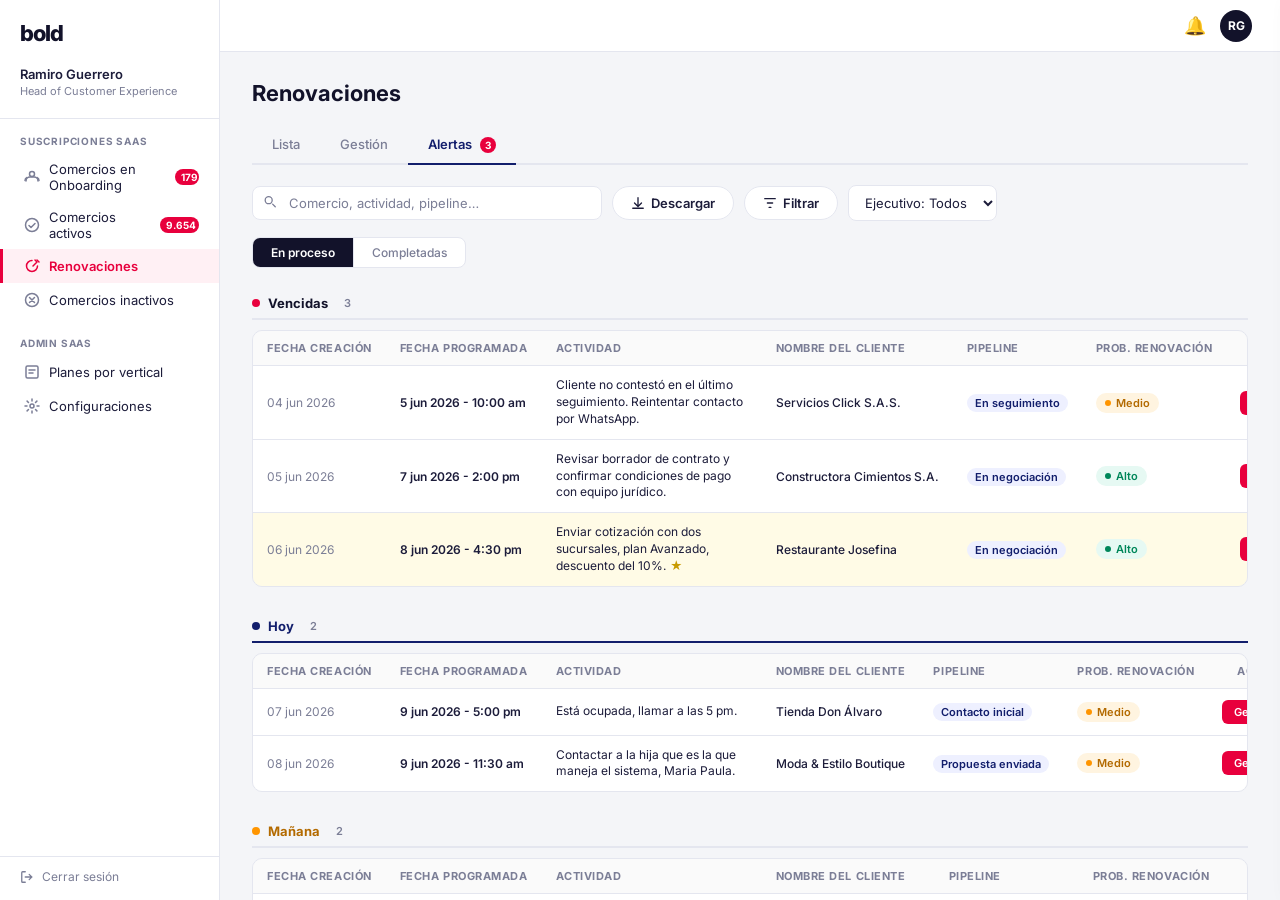
==== commit f6ced2d5: "renewals-vr5.2 Notificación Alertas" ====
--- a/alertas.html
+++ b/alertas.html
@@ -53,7 +53,7 @@
     <div class="tabs">
       <a class="tab" href="index.html">Lista</a>
       <a class="tab" href="gestion.html">Gestión</a>
-      <a class="tab active" href="alertas.html">Alertas</a>
+      <a class="tab active" href="alertas.html">Alertas <span class="tab-badge" id="tab-badge-vencidas"></span></a>
     </div>
 
     <!-- Toolbar -->
@@ -559,6 +559,9 @@
 
   function renderAlertas() {
     const all = getVisibleAlerts();
+    const vencidasCount = ALERTS.filter(a => a.estado === 'pendiente' && getAlertSection(a) === 'vencida').length;
+    const badge = document.getElementById('tab-badge-vencidas');
+    if (badge) { badge.textContent = vencidasCount; badge.style.display = vencidasCount > 0 ? '' : 'none'; }
     if (currentAlertaTab === 'proceso') {
       const pending = all.filter(a => a.estado === 'pendiente');
       renderSection('section-vencidas',   'Vencidas',   'vencida',   pending.filter(a => getAlertSection(a) === 'vencida'));
--- a/shared.css
+++ b/shared.css
@@ -76,6 +76,7 @@
 .tab { padding: 10px 20px; font-size: 13px; font-weight: 500; color: var(--gray-text); cursor: pointer; border-bottom: 2px solid transparent; margin-bottom: -2px; transition: color 0.15s; text-decoration: none; display: block; }
 .tab:hover { color: var(--text); }
 .tab.active { color: var(--blue); border-bottom-color: var(--blue); font-weight: 600; }
+.tab-badge { display: inline-flex; align-items: center; justify-content: center; background: var(--red); color: #fff; font-size: 10px; font-weight: 700; border-radius: 50px; min-width: 16px; height: 16px; padding: 0 4px; margin-left: 5px; vertical-align: middle; line-height: 1; }
 
 /* ── TOOLBAR ── */
 .toolbar { display: flex; align-items: center; gap: 10px; margin-bottom: 16px; }
